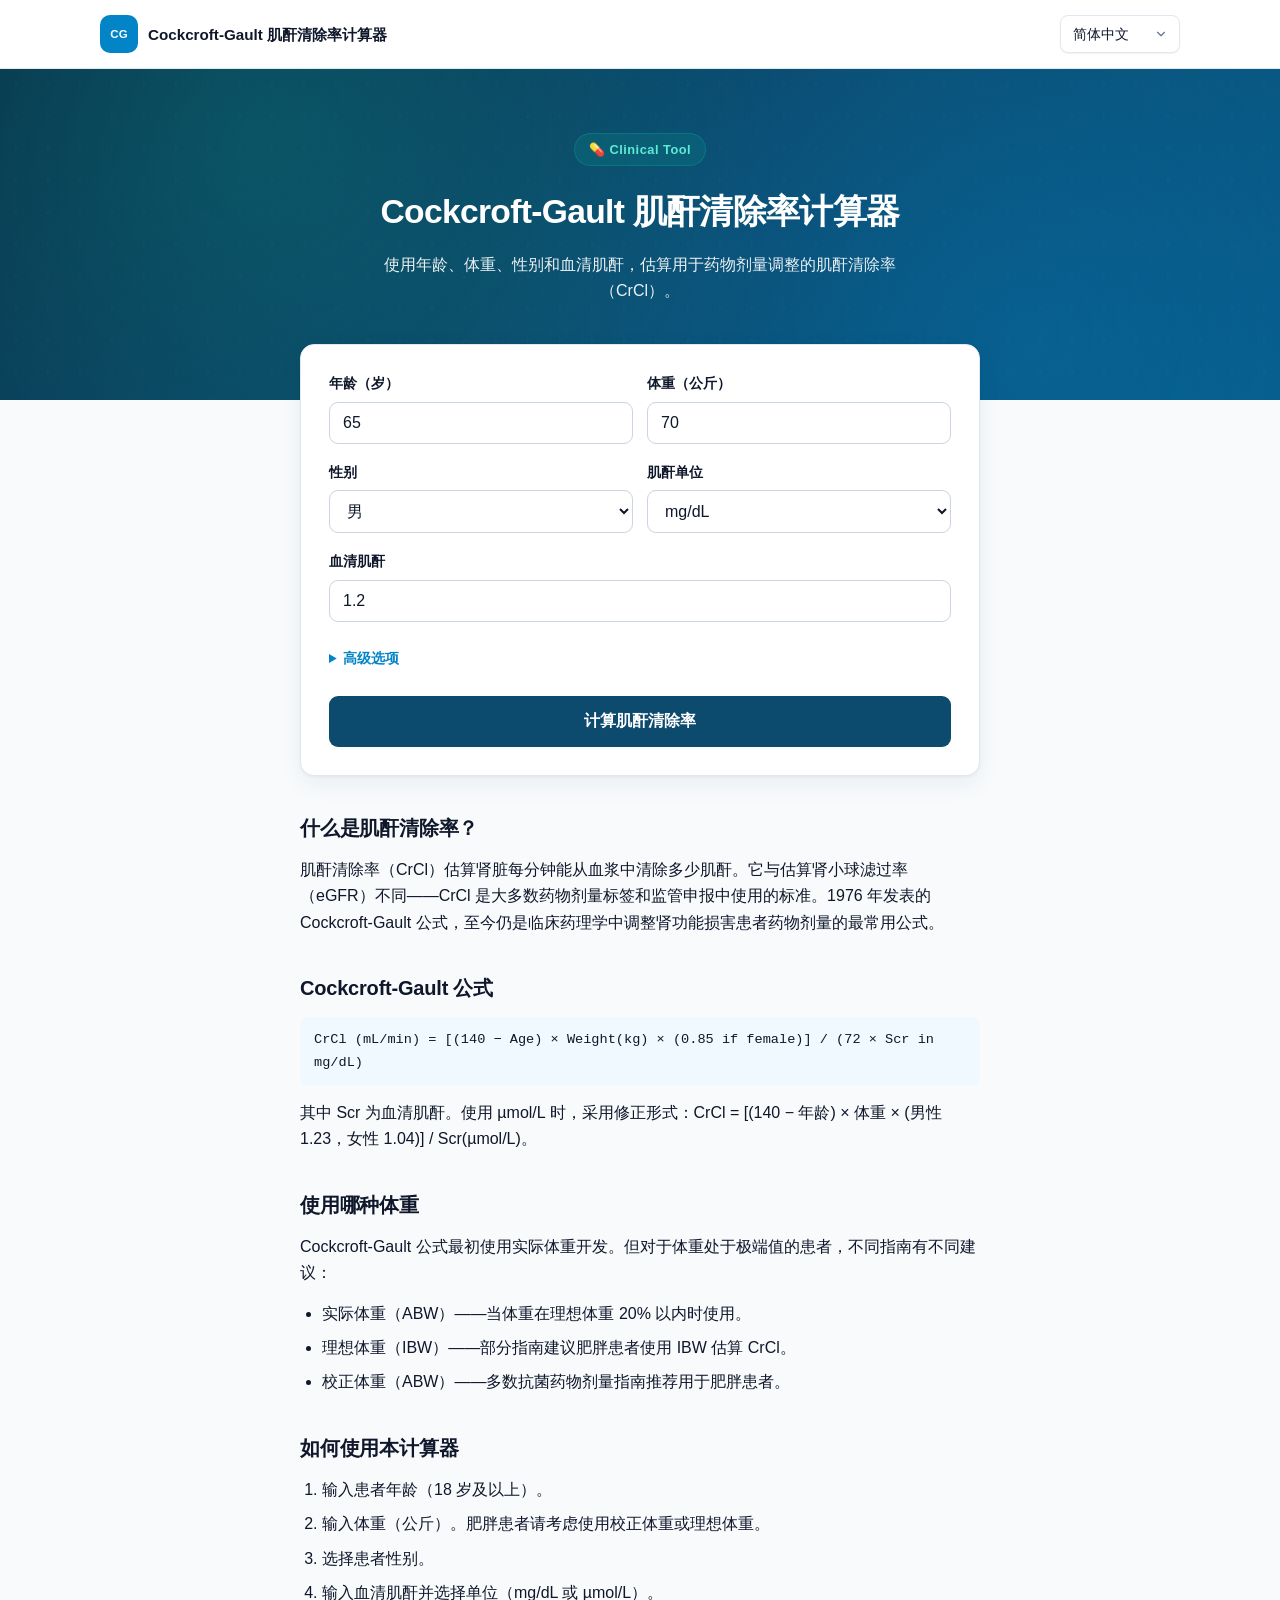
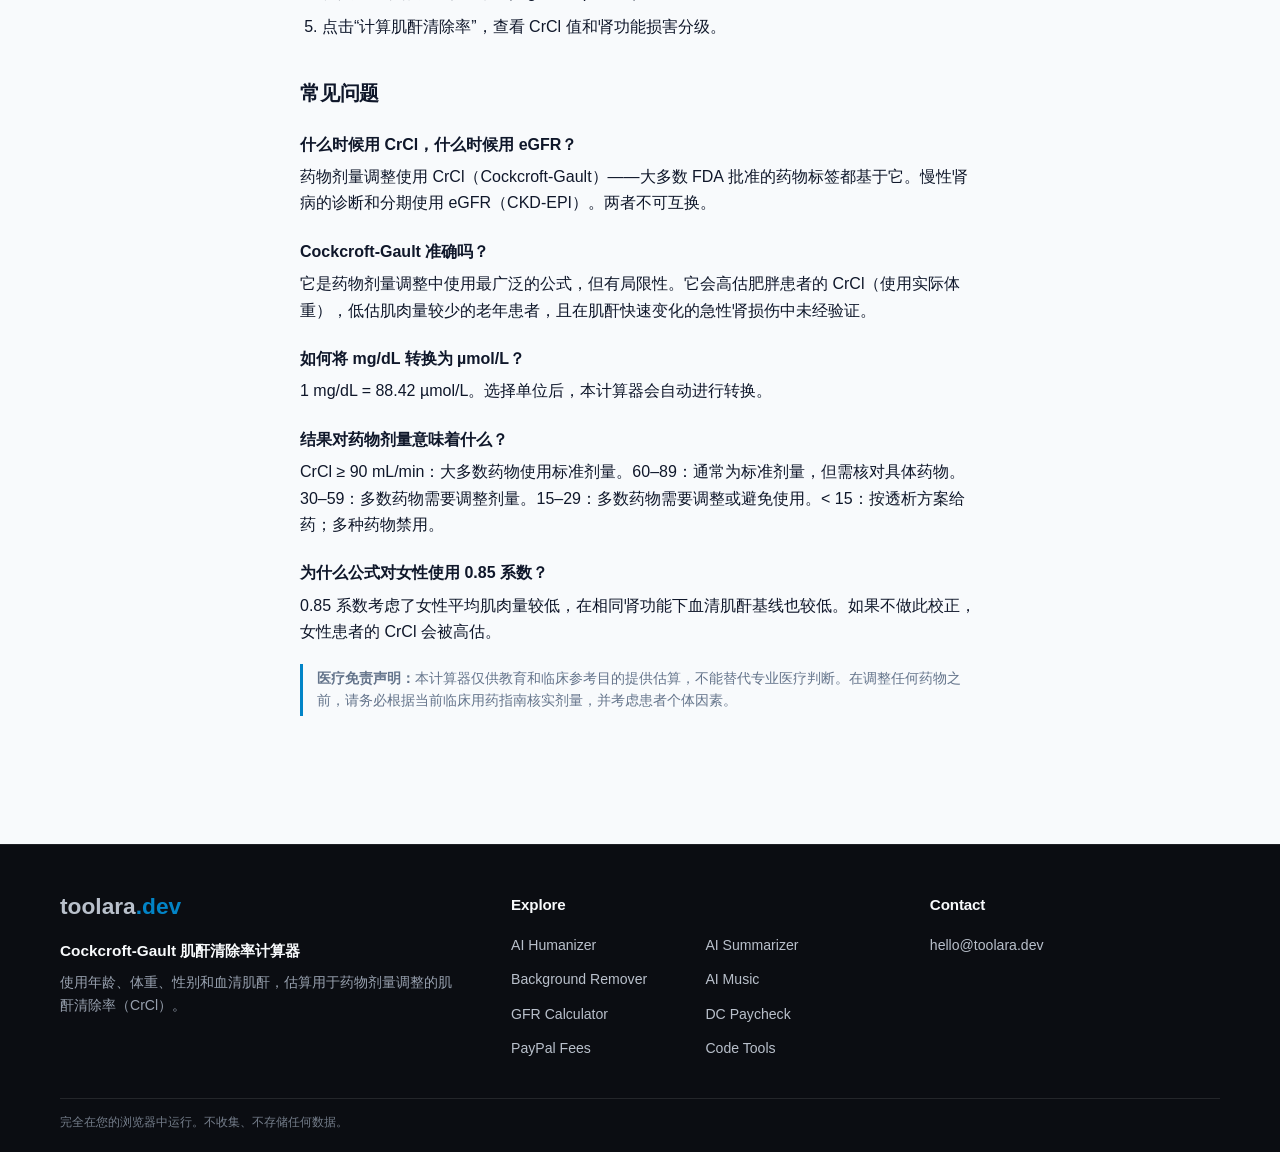
==== zh/index.html @ 1e3a2d1b "Use brand email in site contact links" ====
<!DOCTYPE html>
<html lang="zh-Hans">
<head>
<meta charset="UTF-8">
<meta name="viewport" content="width=device-width, initial-scale=1.0">
<title>Cockcroft-Gault Calculator — Creatinine Clearance (CrCl) for Drug Dosing</title>
<meta name="description" content="Free Cockcroft-Gault calculator. Estimate creatinine clearance (CrCl) for drug dosing, using age, weight, sex, and serum creatinine. Includes renal impairment staging.">
<meta name="keywords" content="cockcroft-gault calculator, creatinine clearance calculator, crcl calculator, renal function calculator, drug dosing renal impairment">
<meta name="robots" content="index, follow, max-snippet:-1, max-image-preview:large">
<meta name="theme-color" content="#0c4a6e">

<link rel="canonical" href="https://crcl.toolara.dev/zh/">
<link rel="alternate" hreflang="en" href="https://crcl.toolara.dev/">
<link rel="alternate" hreflang="zh-Hans" href="https://crcl.toolara.dev/zh/">
<link rel="alternate" hreflang="x-default" href="https://crcl.toolara.dev/">

<meta property="og:type" content="website">
<meta property="og:title" content="Cockcroft-Gault Calculator — Creatinine Clearance (CrCl)">
<meta property="og:description" content="Estimate creatinine clearance for drug dosing using the Cockcroft-Gault equation.">
<meta property="og:url" content="https://crcl.toolara.dev/zh/">
<meta property="og:image" content="https://crcl.toolara.dev/og-image.png">
<meta property="og:image:width" content="1200">
<meta property="og:image:height" content="630">
<meta property="og:image:alt" content="Cockcroft-Gault Calculator — Creatinine Clearance (CrCl)">
<meta name="twitter:card" content="summary_large_image">
<meta name="twitter:image" content="https://crcl.toolara.dev/og-image.png">
<meta property="og:locale" content="en_US">

<script type="application/ld+json">
{
  "@context": "https://schema.org",
  "@type": "WebApplication",
  "name": "Cockcroft-Gault Calculator",
  "url": "https://crcl.toolara.dev/zh/",
  "applicationCategory": "HealthApplication",
  "operatingSystem": "Any",
  "description": "Free Cockcroft-Gault calculator for creatinine clearance estimation in drug dosing.",
  "offers": { "@type": "Offer", "price": "0", "priceCurrency": "USD" }
}
</script>

<script>window.__FORCE_LANG__ = 'zh';</script>
<link rel="stylesheet" href="/css/style.css">
</head>
<body>
<header class="site-header"><div class="site-header-inner"><a class="site-brand" href="/" aria-label="cockcroft-gault-calculator"><span class="site-brand-mark" aria-hidden="true">CG</span><span class="site-brand-name" data-i18n="title"></span></a><nav class="site-nav" aria-label="Site navigation"><select id="langSelect" onchange="setLang(this.value)" aria-label="Language">
      <option value="en">English</option>
      <option value="zh">简体中文</option>
    </select></nav></div></header>


<header class="hero">

  <div class="hero-inner">
    <div class="hero-badge">💊 Clinical Tool</div>
    <h1 data-i18n="title">Cockcroft-Gault Calculator</h1>
    <p data-i18n="subtitle">Estimate creatinine clearance (CrCl) for drug dosing — using age, weight, sex, and serum creatinine.</p>
  </div>
</header>

<main class="wrap">
  <section class="card">
    <h2 class="visually-hidden" data-i18n="calcHeading">Calculator</h2>

    <div class="row">
      <div>
        <label for="age" data-i18n="ageLabel">Age (years)</label>
        <input type="number" id="age" min="18" max="120" placeholder="65" value="65" inputmode="numeric">
      </div>
      <div>
        <label for="weight" data-i18n="weightLabel">Body weight (kg)</label>
        <input type="number" id="weight" min="1" max="300" step="0.1" placeholder="70" value="70" inputmode="decimal">
      </div>
    </div>

    <div class="row">
      <div>
        <label for="sex" data-i18n="sexLabel">Sex</label>
        <select id="sex">
          <option value="male" data-i18n="male">Male</option>
          <option value="female" data-i18n="female">Female</option>
        </select>
      </div>
      <div>
        <label for="creatUnit" data-i18n="creatUnitLabel">Creatinine unit</label>
        <select id="creatUnit">
          <option value="mgdl" data-i18n="unitMgdl">mg/dL</option>
          <option value="umol" data-i18n="unitUmol">µmol/L</option>
        </select>
      </div>
    </div>

    <label for="creat" data-i18n="creatLabel">Serum creatinine</label>
    <input type="number" id="creat" min="0.1" step="0.01" placeholder="1.2" value="1.2" inputmode="decimal">

    <details class="advanced">
      <summary data-i18n="advancedLabel">Advanced options</summary>
      <label for="weightType" data-i18n="weightTypeLabel">Weight type</label>
      <select id="weightType">
        <option value="actual" data-i18n="weightActual">Actual body weight</option>
        <option value="ideal" data-i18n="weightIdeal">Ideal body weight (IBW)</option>
        <option value="adjusted" data-i18n="weightAdjusted">Adjusted body weight (ABW)</option>
      </select>
      <p class="hint" data-i18n="weightHint">For obese patients, some guidelines recommend using adjusted body weight (ABW) instead of actual body weight.</p>
    </details>

    <button class="calc" type="button" onclick="calculate()" data-i18n="calcBtn">Calculate creatinine clearance</button>

    <div id="result" role="region" aria-live="polite">
      <div class="result-label" data-i18n="resultLabel">Estimated creatinine clearance</div>
      <div class="crcl-value"><span id="crclNum">—</span><span class="crcl-unit"> mL/min</span></div>
      <div class="stage-note" id="stageNote"></div>

      <div class="breakdown">
        <div class="bd-row"><span data-i18n="bdFormula">Formula used</span><strong id="bdFormula">—</strong></div>
        <div class="bd-row"><span data-i18n="bdAge">Age</span><strong id="bdAge">—</strong></div>
        <div class="bd-row"><span data-i18n="bdWeight">Weight used</span><strong id="bdWeight">—</strong></div>
        <div class="bd-row"><span data-i18n="bdSex">Sex</span><strong id="bdSex">—</strong></div>
        <div class="bd-row"><span data-i18n="bdCreat">Serum creatinine</span><strong id="bdCreat">—</strong></div>
      </div>

      <div class="renal-stages">
        <h3 data-i18n="stagesTitle">Renal function staging (CrCl)</h3>
        <table>
          <thead>
            <tr><th data-i18n="thCrcl">CrCl (mL/min)</th><th data-i18n="thStage">Category</th><th data-i18n="thDose">Typical drug dosing note</th></tr>
          </thead>
          <tbody>
            <tr><td>≥ 90</td><td data-i18n="stageNormal">Normal</td><td data-i18n="doseNormal">Standard dosing</td></tr>
            <tr><td>60–89</td><td data-i18n="stageMild">Mild impairment</td><td data-i18n="doseMild">Usually standard dosing; check individual drugs</td></tr>
            <tr><td>30–59</td><td data-i18n="stageModerate">Moderate impairment</td><td data-i18n="doseModerate">Many drugs require dose adjustment</td></tr>
            <tr><td>15–29</td><td data-i18n="stageSevere">Severe impairment</td><td data-i18n="doseSevere">Most drugs require dose adjustment or avoidance</td></tr>
            <tr><td>&lt; 15</td><td data-i18n="stageFailure">Kidney failure</td><td data-i18n="doseFailure">Dose per dialysis protocol; many drugs contraindicated</td></tr>
          </tbody>
        </table>
      </div>

      <div class="share-row">
        <button class="share-btn" type="button" onclick="copyShareLink()" data-i18n="shareBtn">Copy shareable link</button>
        <span class="share-copied" id="shareCopied" data-i18n="shareCopied">Copied!</span>
      </div>

      <div class="result-disclaimer" data-i18n="resultDisclaimer">Estimate only. Cockcroft-Gault is not validated in acute kidney injury, unstable creatinine, pregnancy, or extremes of body weight. Always consult clinical dosing references and adjust for individual patient factors.</div>
    </div>
  </section>

  <section>
    <h2 data-i18n="whatIsTitle">What is creatinine clearance?</h2>
    <p data-i18n="whatIsText">Creatinine clearance (CrCl) estimates how much blood plasma the kidneys can clear of creatinine per minute. It is not the same as estimated GFR (eGFR) — CrCl is the standard used in most drug dosing labels and regulatory submissions. The Cockcroft-Gault equation, published in 1976, remains the most widely used formula in clinical pharmacology for adjusting drug doses in renal impairment.</p>
  </section>

  <section>
    <h2 data-i18n="formulaTitle">The Cockcroft-Gault formula</h2>
    <p class="formula">CrCl (mL/min) = [(140 − Age) × Weight(kg) × (0.85 if female)] / (72 × Scr in mg/dL)</p>
    <p data-i18n="formulaText">Where Scr is serum creatinine. For µmol/L, use the modified form: CrCl = [(140 − Age) × Weight × (1.23 if male, 1.04 if female)] / Scr(µmol/L).</p>
  </section>

  <section>
    <h2 data-i18n="weightTitle">Which weight to use</h2>
    <p data-i18n="weightText">The Cockcroft-Gault equation was originally developed using actual body weight. However, for patients at extremes of body weight, guidelines differ:</p>
    <ul>
      <li data-i18n="wtActual"><strong>Actual body weight (ABW)</strong> — use when body weight is within 20% of ideal.</li>
      <li data-i18n="wtIdeal"><strong>Ideal body weight (IBW)</strong> — some guidelines recommend IBW for CrCl estimation in obese patients.</li>
      <li data-i18n="wtAdjusted"><strong>Adjusted body weight (ABW)</strong> — recommended by many antimicrobial dosing guidelines for obese patients.</li>
    </ul>
  </section>

  <section>
    <h2 data-i18n="howToTitle">How to use this calculator</h2>
    <ol>
      <li data-i18n="howTo1">Enter patient age in years (18 or older).</li>
      <li data-i18n="howTo2">Enter body weight in kilograms. For obese patients, consider adjusted or ideal body weight.</li>
      <li data-i18n="howTo3">Select patient sex.</li>
      <li data-i18n="howTo4">Enter serum creatinine and select the unit (mg/dL or µmol/L).</li>
      <li data-i18n="howTo5">Click "Calculate creatinine clearance" to see the CrCl value and renal impairment category.</li>
    </ol>
  </section>

  <section>
    <h2 data-i18n="faqTitle">Frequently asked questions</h2>
    <h3 data-i18n="faq1q">When should I use CrCl vs eGFR?</h3>
    <p data-i18n="faq1a">Use CrCl (Cockcroft-Gault) for drug dosing — most FDA-approved drug labels are based on it. Use eGFR (CKD-EPI) for diagnosing and staging chronic kidney disease. They are not interchangeable.</p>

    <h3 data-i18n="faq2q">Is Cockcroft-Gault accurate?</h3>
    <p data-i18n="faq2a">It is the most widely used formula in drug dosing, but it has limitations. It overestimates CrCl in obese patients (uses actual weight), underestimates in elderly patients with low muscle mass, and is not validated in acute kidney injury where creatinine is changing rapidly.</p>

    <h3 data-i18n="faq3q">How do I convert mg/dL to µmol/L?</h3>
    <p data-i18n="faq3a">1 mg/dL = 88.42 µmol/L. This calculator handles the conversion automatically when you select the unit.</p>

    <h3 data-i18n="faq4q">What does the result mean for drug dosing?</h3>
    <p data-i18n="faq4a">CrCl ≥ 90 mL/min: standard dosing for most drugs. 60–89: usually standard, but check individual drugs. 30–59: many drugs need dose adjustment. 15–29: most drugs need adjustment or should be avoided. &lt; 15: dose per dialysis protocols; many drugs are contraindicated.</p>

    <h3 data-i18n="faq5q">Why does the equation use 0.85 for females?</h3>
    <p data-i18n="faq5a">The 0.85 factor accounts for the lower average muscle mass in women, which produces lower baseline serum creatinine at the same kidney function. Without this adjustment, CrCl would be overestimated in female patients.</p>

    <div class="disclaimer" data-i18n="disclaimer"><strong>Medical disclaimer:</strong> This calculator provides estimates for educational and clinical reference purposes only. It is not a substitute for professional medical judgment. Always verify drug dosing against current clinical references and consider individual patient factors before adjusting any medication.</div>
  </section>
</main>

<footer class="footer site-footer">
<div class="site-footer-inner">
<div class="site-footer-grid">
<section class="site-footer-column">
<a class="site-footer-wordmark" href="https://toolara.dev/" aria-label="toolara.dev">toolara<span class="tld">.dev</span></a>
<p class="site-footer-site-name" data-i18n="title">Cockcroft-Gault Calculator</p>
<p class="site-footer-description" data-i18n="subtitle">Estimate creatinine clearance (CrCl) for drug dosing — using age, weight, sex, and serum creatinine.</p>
</section>
<section class="site-footer-column"><h2 class="site-footer-heading">Explore</h2><nav class="site-footer-links" aria-label="Explore sites"><a href="https://humanize.toolara.dev/">AI Humanizer</a>
<a href="https://summarize.toolara.dev/">AI Summarizer</a>
<a href="https://background.toolara.dev/">Background Remover</a>
<a href="https://music.toolara.dev/">AI Music</a>
<a href="https://gfr.toolara.dev/">GFR Calculator</a>
<a href="https://dc-pay.toolara.dev/">DC Paycheck</a>
<a href="https://paypal.toolara.dev/">PayPal Fees</a>
<a href="https://devtools.toolara.dev/">Code Tools</a></nav></section>
<section class="site-footer-column"><h2 class="site-footer-heading">Contact</h2><p class="site-footer-contact"><a href="mailto:hello@toolara.dev">hello@toolara.dev</a></p></section>
</div>
<div class="site-footer-bottom"><p class="site-footer-privacy" data-i18n="footer">Runs entirely in your browser. No data is collected or stored.</p></div>
</div>
</footer>

<script src="/js/i18n.js"></script>
<script src="/js/calculator.js"></script>
</body>
</html>
---- css/style.css ----
:root {
  --bg: #f8fafc; --card: #ffffff; --text: #0f172a; --muted: #64748b;
  --accent: #0284c7; --accent-dark: #0369a1; --navy: #0c4a6e; --teal: #0d9488;
  --border: #e2e8f0; --radius: 14px;
  --shadow: 0 1px 3px rgba(15,23,42,0.05), 0 8px 24px rgba(12,74,110,0.06);
}
* { box-sizing: border-box; }
html { scroll-behavior: smooth; }
body { margin: 0; font-family: -apple-system, BlinkMacSystemFont, "Segoe UI", "PingFang SC", "Hiragino Sans GB", "Microsoft YaHei", "Noto Sans CJK SC", Roboto, sans-serif; background: var(--bg); color: var(--text); line-height: 1.65; -webkit-font-smoothing: antialiased; }
.visually-hidden { position: absolute; width: 1px; height: 1px; padding: 0; margin: -1px; overflow: hidden; clip: rect(0,0,0,0); white-space: nowrap; border: 0; }

/* ---------- Hero ---------- */
.hero {
  position: relative;
  overflow: hidden;
  color: #fff;
  padding: 64px 20px 96px;
  background:
    radial-gradient(circle at 20% 20%, rgba(13,148,136,0.30) 0%, transparent 50%),
    radial-gradient(circle at 80% 80%, rgba(2,132,199,0.28) 0%, transparent 55%),
    linear-gradient(135deg, #082f49 0%, #0c4a6e 55%, #075985 100%);
}
.hero::before {
  content: "";
  position: absolute; inset: 0;
  background-image:
    radial-gradient(rgba(255,255,255,0.06) 1px, transparent 1px);
  background-size: 32px 32px;
  opacity: 0.6;
  pointer-events: none;
}
.hero-inner { max-width: 720px; margin: 0 auto; position: relative; z-index: 2; text-align: center; }
.hero-badge {
  display: inline-block;
  background: rgba(13,148,136,0.20);
  border: 1px solid rgba(13,148,136,0.45);
  color: #5eead4;
  padding: 5px 14px;
  border-radius: 999px;
  font-size: 0.8rem;
  font-weight: 600;
  letter-spacing: 0.04em;
  margin-bottom: 18px;
}
.hero h1 { font-size: 2.1rem; margin: 0 0 12px; font-weight: 800; letter-spacing: -0.02em; }
.hero p { margin: 0 auto; opacity: 0.92; font-size: 1rem; max-width: 560px; }

/* ---------- Lang switcher ---------- */
.lang-switch { position: absolute; top: 16px; right: 16px; z-index: 3; }
.lang-switch select {
  appearance: none; -webkit-appearance: none;
  background-color: rgba(255,255,255,0.14);
  background-image: url("data:image/svg+xml;charset=UTF-8,%3csvg xmlns='http://www.w3.org/2000/svg' viewBox='0 0 24 24' fill='none' stroke='white' stroke-width='2' stroke-linecap='round' stroke-linejoin='round'%3e%3cpolyline points='6 9 12 15 18 9'%3e%3c/polyline%3e%3c/svg%3e");
  background-repeat: no-repeat; background-position: right 10px center; background-size: 14px;
  border: 1px solid rgba(255,255,255,0.3);
  color: #fff; padding: 7px 32px 7px 12px; border-radius: 8px;
  font-size: 0.85rem; font-family: inherit; cursor: pointer;
}
.lang-switch select:hover { background-color: rgba(255,255,255,0.26); }
.lang-switch select option { color: #0f172a; background: #fff; }

/* ---------- Layout ---------- */
.wrap { max-width: 720px; margin: -56px auto 0; padding: 0 20px 64px; position: relative; z-index: 2; }
.card { background: var(--card); border: 1px solid var(--border); border-radius: var(--radius); padding: 28px; margin-bottom: 22px; box-shadow: var(--shadow); }

label { display: block; font-weight: 600; font-size: 0.85rem; margin-bottom: 6px; }
input, select { width: 100%; padding: 11px 13px; border: 1px solid #cbd5e1; border-radius: 9px; font-size: 1rem; margin-bottom: 18px; background: #fff; color: var(--text); transition: border-color 0.15s, box-shadow 0.15s; font-family: inherit; }
input:focus, select:focus { outline: none; border-color: var(--accent); box-shadow: 0 0 0 3px rgba(2,132,199,0.15); }
.row { display: flex; gap: 14px; }
.row > div { flex: 1; }
button.calc { width: 100%; padding: 15px; background: var(--navy); color: #fff; border: none; border-radius: 9px; font-size: 1rem; font-weight: 600; cursor: pointer; transition: background 0.15s, transform 0.1s; font-family: inherit; }
button.calc:hover { background: #082f49; }
button.calc:active { transform: scale(0.99); }

/* ---------- Advanced ---------- */
.advanced { margin-bottom: 18px; }
.advanced summary { cursor: pointer; font-size: 0.85rem; font-weight: 600; color: var(--accent); padding: 8px 0; user-select: none; }
.advanced summary:hover { color: var(--accent-dark); }
.advanced[open] summary { margin-bottom: 8px; }
.hint { font-size: 0.8rem; color: var(--muted); margin: -12px 0 16px; }

/* ---------- Result ---------- */
#result { margin-top: 24px; padding: 24px; border-radius: 14px; background: linear-gradient(135deg, #f0f9ff 0%, #f8fafc 100%); border: 2px solid var(--accent); display: none; animation: fadeIn 0.35s ease; }
#result.show { display: block; }
@keyframes fadeIn { from { opacity: 0; transform: translateY(8px); } to { opacity: 1; transform: none; } }
.result-label { font-size: 0.78rem; text-transform: uppercase; letter-spacing: 0.07em; font-weight: 700; color: var(--accent-dark); margin-bottom: 4px; }
.crcl-value { font-size: 3rem; font-weight: 800; color: var(--navy); line-height: 1; letter-spacing: -0.02em; display: flex; align-items: baseline; gap: 4px; }
.crcl-unit { font-size: 1rem; font-weight: 500; color: var(--muted); }
.stage-note { font-size: 0.95rem; color: var(--accent-dark); margin-top: 10px; font-weight: 600; }
.breakdown { margin-top: 20px; padding-top: 16px; border-top: 1px solid rgba(2,132,199,0.18); }
.bd-row { display: flex; justify-content: space-between; padding: 7px 0; font-size: 0.9rem; color: #0f172a; }
.bd-row strong { color: var(--navy); font-weight: 600; }

/* ---------- Renal stages table ---------- */
.renal-stages { margin-top: 22px; }
.renal-stages h3 { font-size: 1rem; margin: 0 0 10px; color: var(--navy); }
.renal-stages table { width: 100%; border-collapse: collapse; font-size: 0.82rem; margin: 0; }
.renal-stages th, .renal-stages td { text-align: left; padding: 8px 10px; border-bottom: 1px solid var(--border); }
.renal-stages th { background: #f0f9ff; font-weight: 600; font-size: 0.72rem; text-transform: uppercase; letter-spacing: 0.04em; color: var(--accent-dark); }
.renal-stages tr:last-child td { border-bottom: none; }
.renal-stages tr.active-row { background: #ecfeff; }
.renal-stages tr.active-row td { font-weight: 600; color: var(--navy); }

/* ---------- Share ---------- */
.share-row { margin-top: 18px; display: flex; align-items: center; gap: 12px; }
.share-btn { padding: 9px 16px; background: #fff; border: 1px solid var(--accent); color: var(--accent-dark); border-radius: 8px; font-size: 0.85rem; font-weight: 600; cursor: pointer; font-family: inherit; transition: background 0.15s; }
.share-btn:hover { background: #f0f9ff; }
.share-copied { font-size: 0.85rem; color: #059669; font-weight: 600; opacity: 0; transition: opacity 0.25s; }
.share-copied.show { opacity: 1; }

.result-disclaimer { margin-top: 16px; padding-top: 12px; border-top: 1px solid rgba(2,132,199,0.15); font-size: 0.78rem; color: var(--muted); }

/* ---------- Content ---------- */
h2 { font-size: 1.25rem; margin: 36px 0 12px; letter-spacing: -0.01em; }
h3 { font-size: 1rem; margin: 22px 0 6px; }
p { margin: 0 0 14px; }
ul, ol { margin: 0 0 16px; padding-left: 22px; }
li { margin-bottom: 8px; line-height: 1.65; }
table { width: 100%; border-collapse: collapse; font-size: 0.9rem; margin: 14px 0; }
th, td { text-align: left; padding: 10px 12px; border-bottom: 1px solid var(--border); }
th { background: #f0f9ff; font-weight: 600; font-size: 0.8rem; text-transform: uppercase; letter-spacing: 0.04em; color: var(--accent-dark); }
tr:last-child td { border-bottom: none; }
.formula { font-family: ui-monospace, SFMono-Regular, Menlo, monospace; font-size: 0.85rem; background: #f0f9ff; padding: 12px 14px; border-radius: 8px; overflow-x: auto; }
.disclaimer { font-size: 0.85rem; color: var(--muted); border-left: 3px solid var(--accent); padding: 4px 0 4px 14px; margin-top: 18px; }
.footer { text-align: center; font-size: 0.8rem; color: var(--muted); padding: 24px 20px 48px; }

@media (max-width: 560px) {
  .hero { padding: 48px 16px 80px; }
  .hero h1 { font-size: 1.5rem; }
  .lang-switch { position: static; display: flex; justify-content: center; margin-bottom: 16px; }
  .wrap { padding: 0 14px 48px; }
  .card { padding: 20px; }
  .row { flex-direction: column; gap: 0; }
  .crcl-value { font-size: 2.3rem; }
  .renal-stages table { font-size: 0.76rem; }
  .renal-stages th, .renal-stages td { padding: 6px 8px; }
}
/* Toolara site navigation */
.site-header { position: relative; z-index: 10; background: rgba(255,255,255,0.96); border-bottom: 1px solid var(--border, #e2e8f0); }
.site-header-inner { max-width: 1120px; min-height: 68px; margin: 0 auto; padding: 10px 20px; display: flex; align-items: center; justify-content: space-between; gap: 20px; }
.site-brand { min-width: 0; display: flex; align-items: center; gap: 10px; color: var(--text, #0f1c2e); text-decoration: none; font-weight: 700; }
.site-brand-mark { width: 38px; height: 38px; flex: 0 0 38px; display: grid; place-items: center; border-radius: 10px; background: var(--accent, #2563eb); color: #fff; font-size: 0.72rem; font-weight: 800; }
.site-brand-name { font-size: 0.95rem; line-height: 1.25; }
.site-nav { display: flex; align-items: center; gap: 10px; }
.site-nav-link { padding: 8px 12px; border: 1px solid var(--border, #e2e8f0); border-radius: 8px; background: #fff; color: var(--accent-dark, var(--accent, #1d4ed8)); text-decoration: none; white-space: nowrap; font-size: 0.875rem; font-weight: 650; transition: background 0.15s, border-color 0.15s; }
.site-nav-link:hover { background: var(--bg, #f8fafc); border-color: var(--accent, #2563eb); }
.site-nav select { appearance: none; -webkit-appearance: none; width: auto; min-width: 120px; height: 38px; margin: 0; padding: 8px 34px 8px 12px; border: 1px solid var(--border, #e2e8f0); border-radius: 8px; background-color: #fff; background-image: url("data:image/svg+xml;charset=UTF-8,%3csvg xmlns='http://www.w3.org/2000/svg' viewBox='0 0 24 24' fill='none' stroke='%2364748b' stroke-width='2' stroke-linecap='round' stroke-linejoin='round'%3e%3cpolyline points='6 9 12 15 18 9'%3e%3c/polyline%3e%3c/svg%3e"); background-repeat: no-repeat; background-position: right 11px center; background-size: 14px; color: var(--text, #0f1c2e); font-family: inherit; font-size: 0.875rem; line-height: 1.2; cursor: pointer; box-shadow: 0 1px 2px rgba(15, 28, 46, 0.06); transition: border-color 0.15s, box-shadow 0.15s; }
.site-nav select:hover { border-color: var(--accent, #2563eb); }
.site-nav select:focus-visible { outline: 2px solid var(--accent, #2563eb); outline-offset: 2px; }
.site-nav select option { color: #0f1c2e; background: #fff; }
@media (max-width: 560px) {
  .site-header-inner { min-height: 0; padding: 10px 14px; flex-wrap: wrap; gap: 10px; }
  .site-brand { flex: 1 1 100%; }
  .site-nav { width: 100%; justify-content: space-between; gap: 8px; }
  .site-nav select { min-width: 118px; }
}

.site-footer { margin-top: 64px !important; padding: 48px 24px 22px !important; background: #0b0d12 !important; border-top: 1px solid rgba(255,255,255,0.08) !important; color: #a6adbb !important; text-align: left !important; font-size: 0.88rem !important; line-height: 1.6; }
.site-footer-inner { max-width: 1160px; margin: 0 auto; }
.site-footer-grid { display: grid; grid-template-columns: minmax(0,1.25fr) minmax(280px,1.15fr) minmax(220px,0.9fr); gap: 48px; }
.site-footer-column { min-width: 0; }
.site-footer-wordmark { display: inline-flex; align-items: baseline; color: #f8fafc !important; font-size: 1.42rem; font-weight: 850; line-height: 1.15; text-decoration: none; }
.site-footer-wordmark .tld { color: var(--accent, #3b82f6); }
.site-footer-site-name { margin: 18px 0 0 !important; color: #f8fafc; font-size: 0.96rem; font-weight: 700; }
.site-footer-heading { margin: 0 0 16px !important; color: #f8fafc; font-size: 0.95rem; font-weight: 650; }
.site-footer-description { max-width: 420px; margin: 8px 0 0 !important; color: #98a1af; }
.site-footer-links { display: grid; grid-template-columns: repeat(2,minmax(0,1fr)); gap: 12px 18px; }
.site-footer-contact { margin: 0 !important; color: #b9c0cb; overflow-wrap: anywhere; }
.site-footer a { color: #b9c0cb !important; text-decoration: none; }
.site-footer a:hover { color: #fff !important; text-decoration: underline; }
.site-footer-bottom { margin-top: 38px; padding-top: 14px; border-top: 1px solid rgba(255,255,255,0.1); color: #747d8a; font-size: 0.73rem; line-height: 1.5; }
.site-footer-bottom p { margin: 0; }
@media (max-width: 960px) { .site-footer-grid { grid-template-columns: repeat(2,minmax(0,1fr)); gap: 34px; } .site-footer-column:first-child { grid-column: 1 / -1; } }
@media (max-width: 760px) { .site-footer { padding: 36px 20px 20px !important; } .site-footer-grid { grid-template-columns: 1fr; gap: 28px; } .site-footer-column:first-child { grid-column: auto; } .site-footer-links { gap: 10px 14px; } .site-footer-bottom { margin-top: 28px; } }
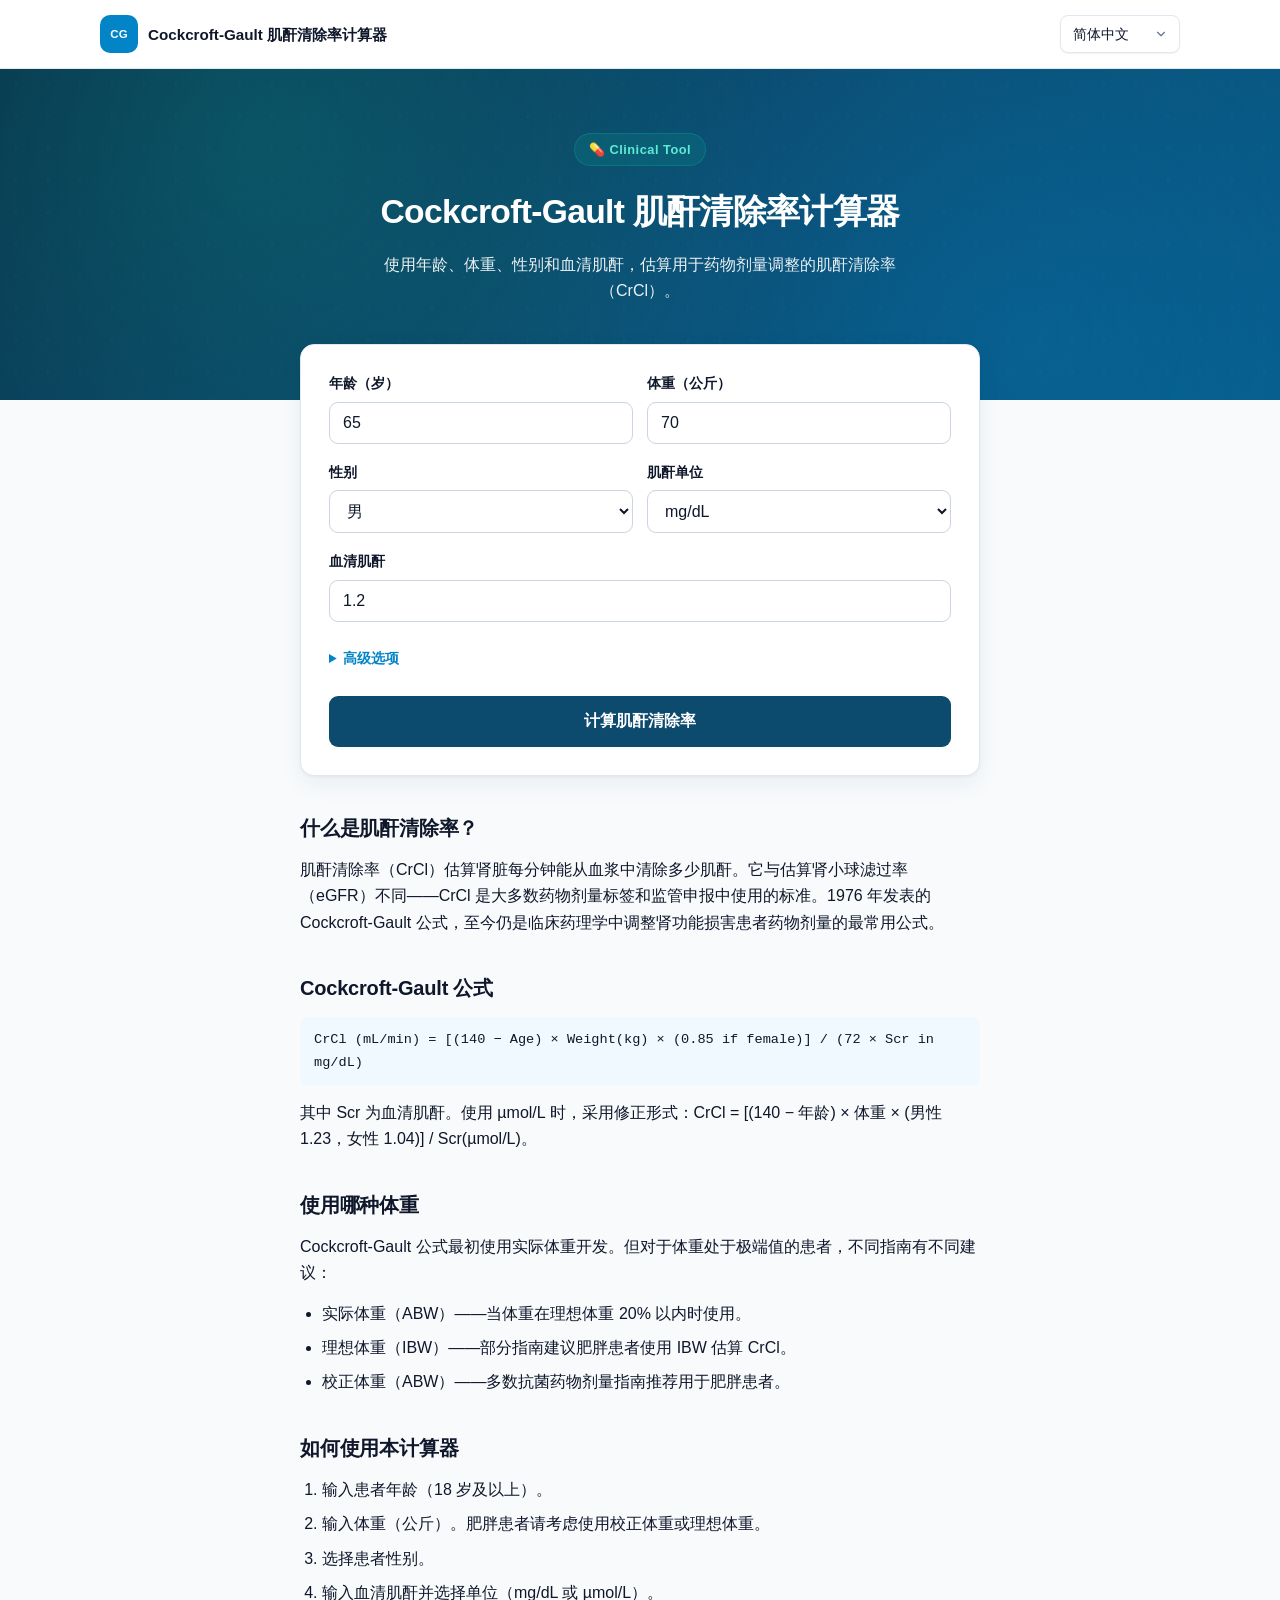
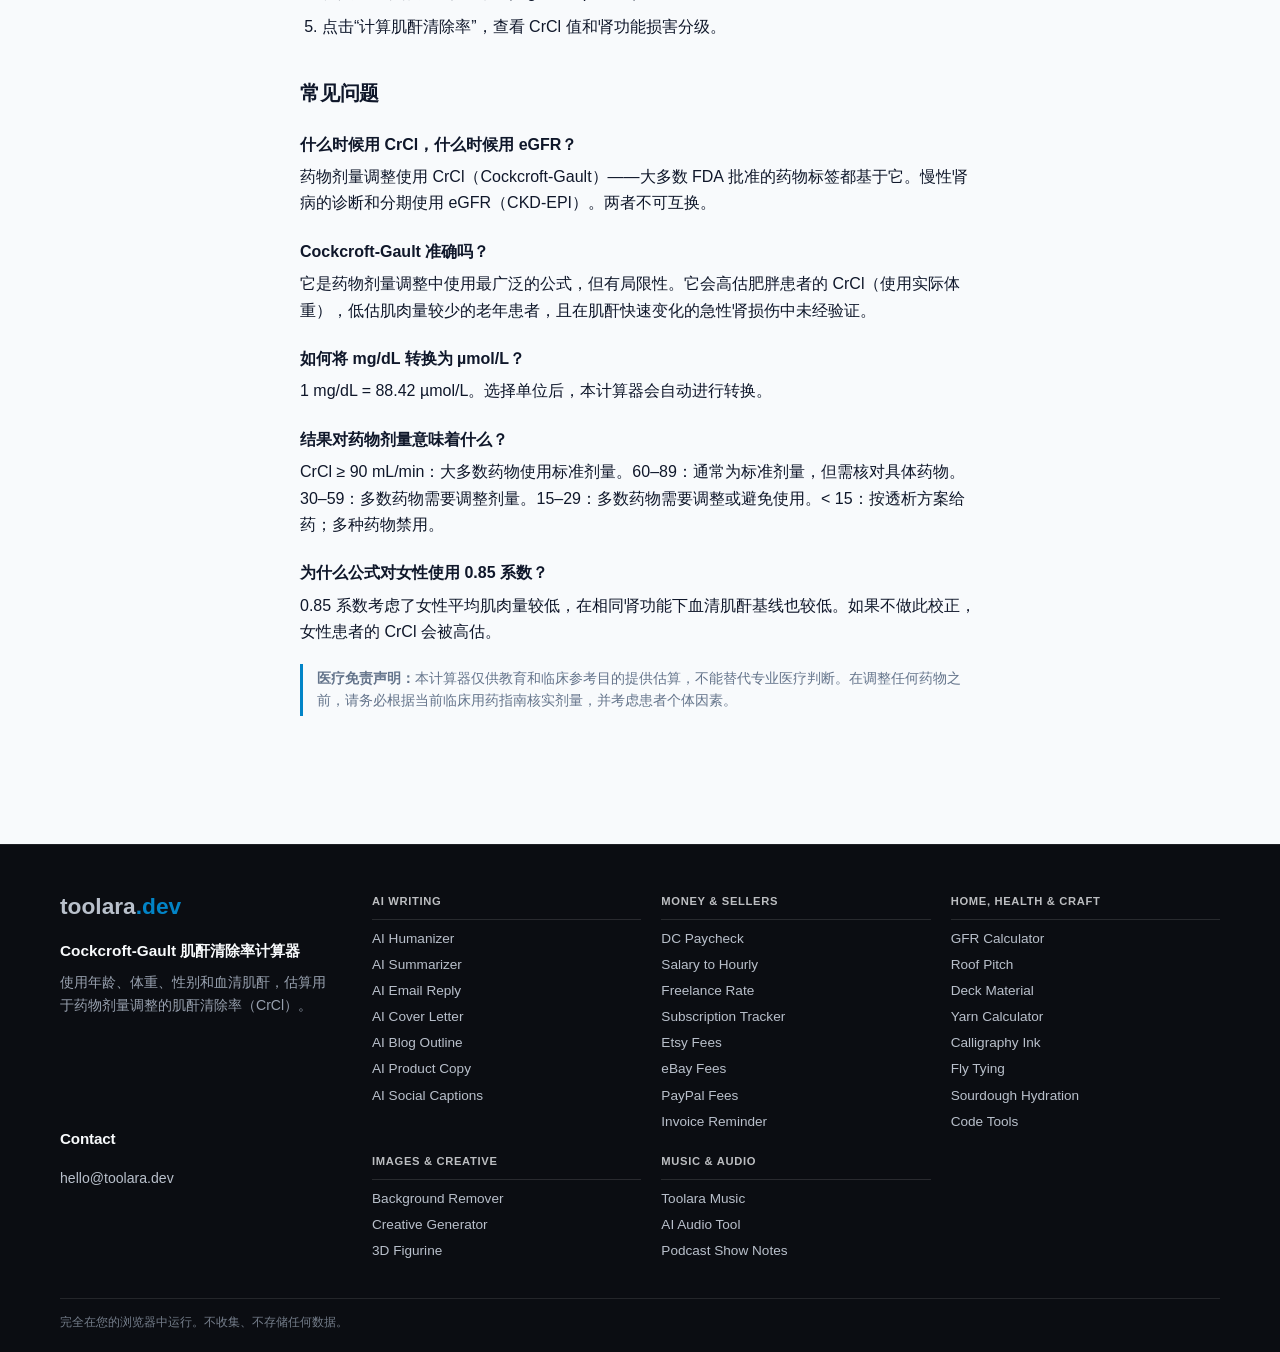
==== commit 72235321: "Regroup footer navigation across sibling tools" ====
--- a/zh/index.html
+++ b/zh/index.html
@@ -41,6 +41,18 @@
 
 <script>window.__FORCE_LANG__ = 'zh';</script>
 <link rel="stylesheet" href="/css/style.css">
+<style id="footer-groups-css">
+.site-footer-grid{grid-template-columns:minmax(0,0.85fr) minmax(0,2.65fr)!important;gap:40px!important}
+.site-footer-column:nth-child(2){grid-row:1/span 2!important}
+.site-footer-column:nth-child(3){grid-column:1!important;grid-row:2!important}
+.site-footer-explore{display:grid;grid-template-columns:repeat(3,minmax(0,1fr));gap:22px 20px;align-content:start}
+.site-footer-group{min-width:0}
+.site-footer-group-title{margin:0 0 9px;padding-bottom:8px;border-bottom:1px solid rgba(255,255,255,0.16);color:#f8fafc;font-size:0.7rem;font-weight:700;letter-spacing:0.06em;text-transform:uppercase;opacity:.75}
+.site-footer-group .site-footer-links{display:grid!important;grid-template-columns:minmax(0,1fr)!important;gap:7px;font-size:0.85rem;line-height:1.4}
+@media(max-width:960px){.site-footer-grid{grid-template-columns:1fr!important;gap:30px!important}
+.site-footer-column:nth-child(2){grid-row:auto!important}.site-footer-column:nth-child(3){grid-column:auto!important;grid-row:auto!important}
+.site-footer-explore{grid-template-columns:repeat(2,minmax(0,1fr))}}
+</style>
 </head>
 <body>
 <header class="site-header"><div class="site-header-inner"><a class="site-brand" href="/" aria-label="cockcroft-gault-calculator"><span class="site-brand-mark" aria-hidden="true">CG</span><span class="site-brand-name" data-i18n="title"></span></a><nav class="site-nav" aria-label="Site navigation"><select id="langSelect" onchange="setLang(this.value)" aria-label="Language">
@@ -205,14 +217,7 @@
 <p class="site-footer-site-name" data-i18n="title">Cockcroft-Gault Calculator</p>
 <p class="site-footer-description" data-i18n="subtitle">Estimate creatinine clearance (CrCl) for drug dosing — using age, weight, sex, and serum creatinine.</p>
 </section>
-<section class="site-footer-column"><h2 class="site-footer-heading">Explore</h2><nav class="site-footer-links" aria-label="Explore sites"><a href="https://humanize.toolara.dev/">AI Humanizer</a>
-<a href="https://summarize.toolara.dev/">AI Summarizer</a>
-<a href="https://background.toolara.dev/">Background Remover</a>
-<a href="https://music.toolara.dev/">AI Music</a>
-<a href="https://gfr.toolara.dev/">GFR Calculator</a>
-<a href="https://dc-pay.toolara.dev/">DC Paycheck</a>
-<a href="https://paypal.toolara.dev/">PayPal Fees</a>
-<a href="https://devtools.toolara.dev/">Code Tools</a></nav></section>
+<section class="site-footer-column"><div class="site-footer-explore"><div class="site-footer-group"><h2 class="site-footer-group-title">AI writing</h2><nav class="site-footer-links" aria-label="AI writing sites"><a href="https://humanize.toolara.dev/">AI Humanizer</a><a href="https://summarize.toolara.dev/">AI Summarizer</a><a href="https://emailreply.toolara.dev/">AI Email Reply</a><a href="https://coverletter.toolara.dev/">AI Cover Letter</a><a href="https://blogoutline.toolara.dev/">AI Blog Outline</a><a href="https://productcopy.toolara.dev/">AI Product Copy</a><a href="https://captions.toolara.dev/">AI Social Captions</a></nav></div><div class="site-footer-group"><h2 class="site-footer-group-title">Money &amp; sellers</h2><nav class="site-footer-links" aria-label="Money &amp; sellers sites"><a href="https://dc-pay.toolara.dev/">DC Paycheck</a><a href="https://salary.toolara.dev/">Salary to Hourly</a><a href="https://freelance.toolara.dev/">Freelance Rate</a><a href="https://subscriptions.toolara.dev/">Subscription Tracker</a><a href="https://etsy.toolara.dev/">Etsy Fees</a><a href="https://ebay.toolara.dev/">eBay Fees</a><a href="https://paypal.toolara.dev/">PayPal Fees</a><a href="https://invoices.toolara.dev/">Invoice Reminder</a></nav></div><div class="site-footer-group"><h2 class="site-footer-group-title">Home, health &amp; craft</h2><nav class="site-footer-links" aria-label="Home, health &amp; craft sites"><a href="https://gfr.toolara.dev/">GFR Calculator</a><a href="https://roof.toolara.dev/">Roof Pitch</a><a href="https://deck.toolara.dev/">Deck Material</a><a href="https://yarn.toolara.dev/">Yarn Calculator</a><a href="https://calligraphy.toolara.dev/">Calligraphy Ink</a><a href="https://flytying.toolara.dev/">Fly Tying</a><a href="https://sourdough.toolara.dev/">Sourdough Hydration</a><a href="https://devtools.toolara.dev/">Code Tools</a></nav></div><div class="site-footer-group"><h2 class="site-footer-group-title">Images &amp; creative</h2><nav class="site-footer-links" aria-label="Images &amp; creative sites"><a href="https://background.toolara.dev/">Background Remover</a><a href="https://creative.toolara.dev/">Creative Generator</a><a href="https://figurine.toolara.dev/">3D Figurine</a></nav></div><div class="site-footer-group"><h2 class="site-footer-group-title">Music &amp; audio</h2><nav class="site-footer-links" aria-label="Music &amp; audio sites"><a href="https://music.toolara.dev/">Toolara Music</a><a href="https://audio.toolara.dev/">AI Audio Tool</a><a href="https://podcast.toolara.dev/">Podcast Show Notes</a></nav></div></div></section>
 <section class="site-footer-column"><h2 class="site-footer-heading">Contact</h2><p class="site-footer-contact"><a href="mailto:hello@toolara.dev">hello@toolara.dev</a></p></section>
 </div>
 <div class="site-footer-bottom"><p class="site-footer-privacy" data-i18n="footer">Runs entirely in your browser. No data is collected or stored.</p></div>
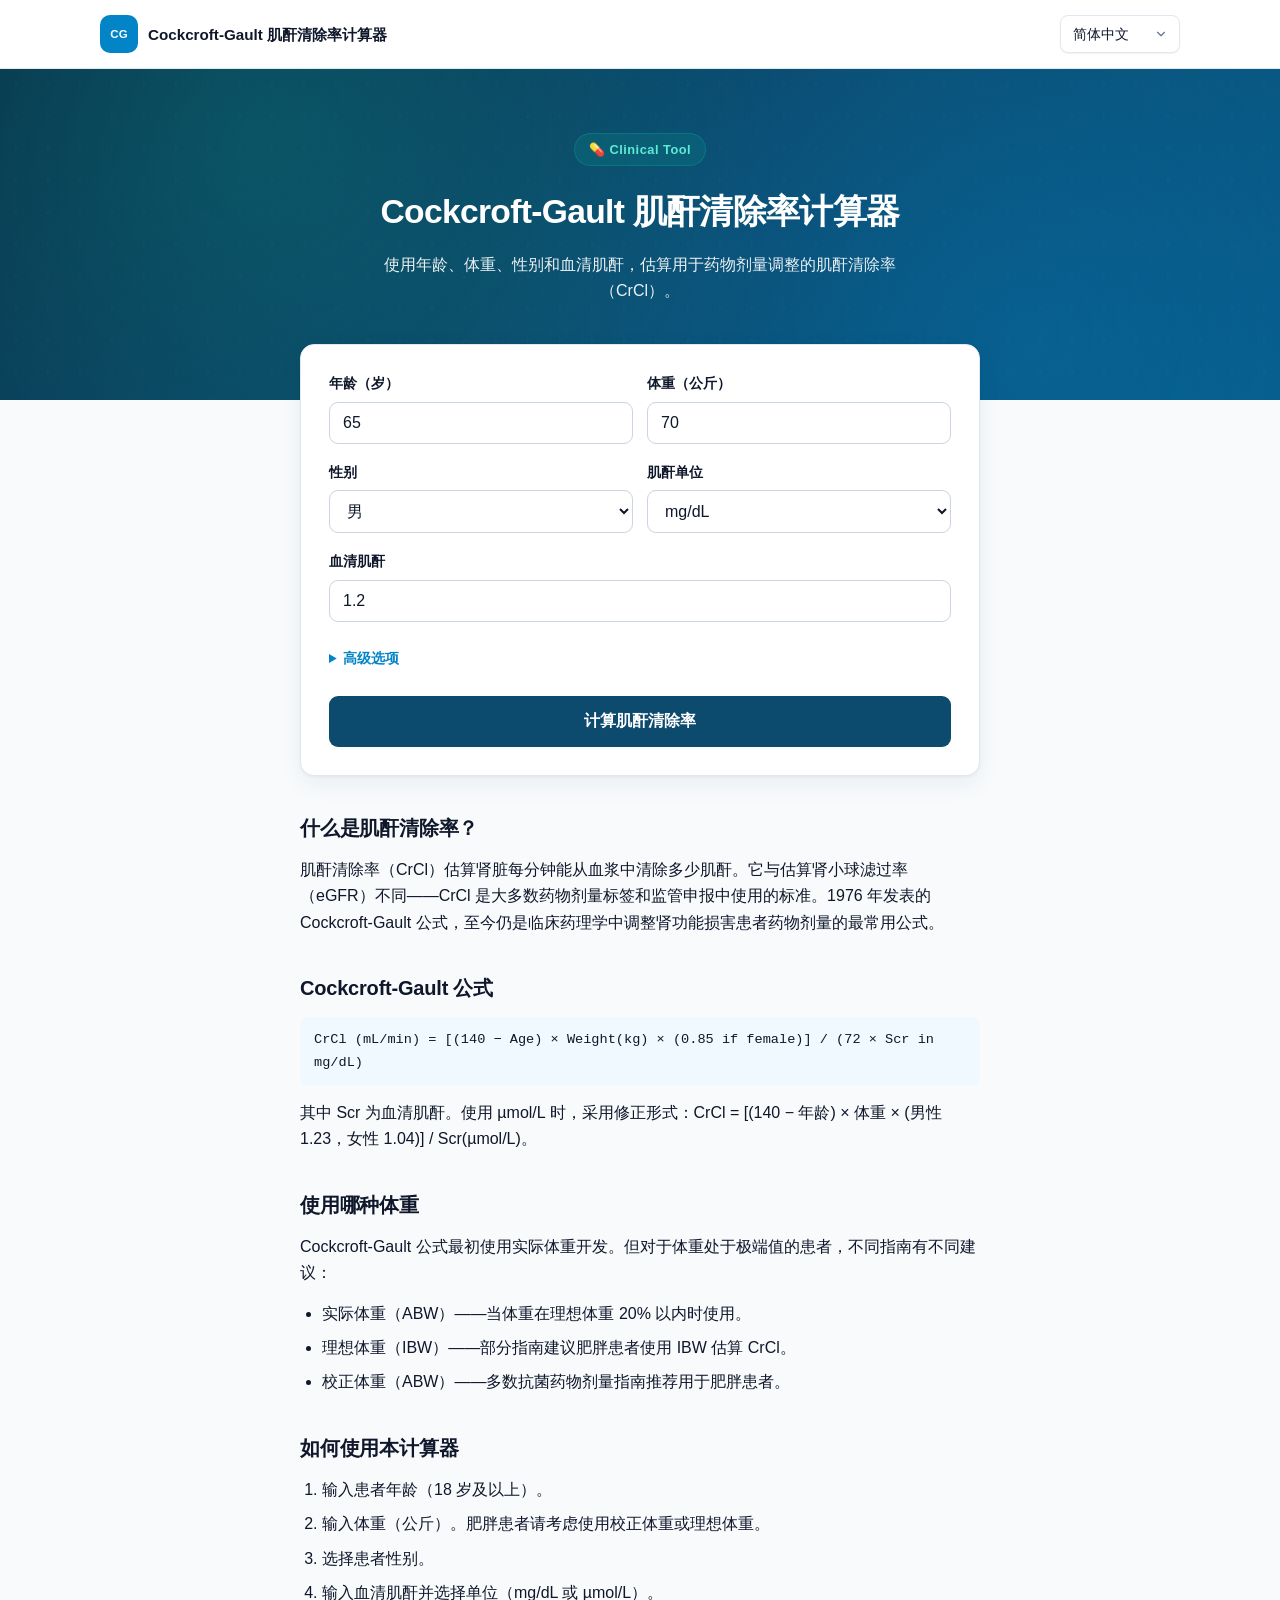
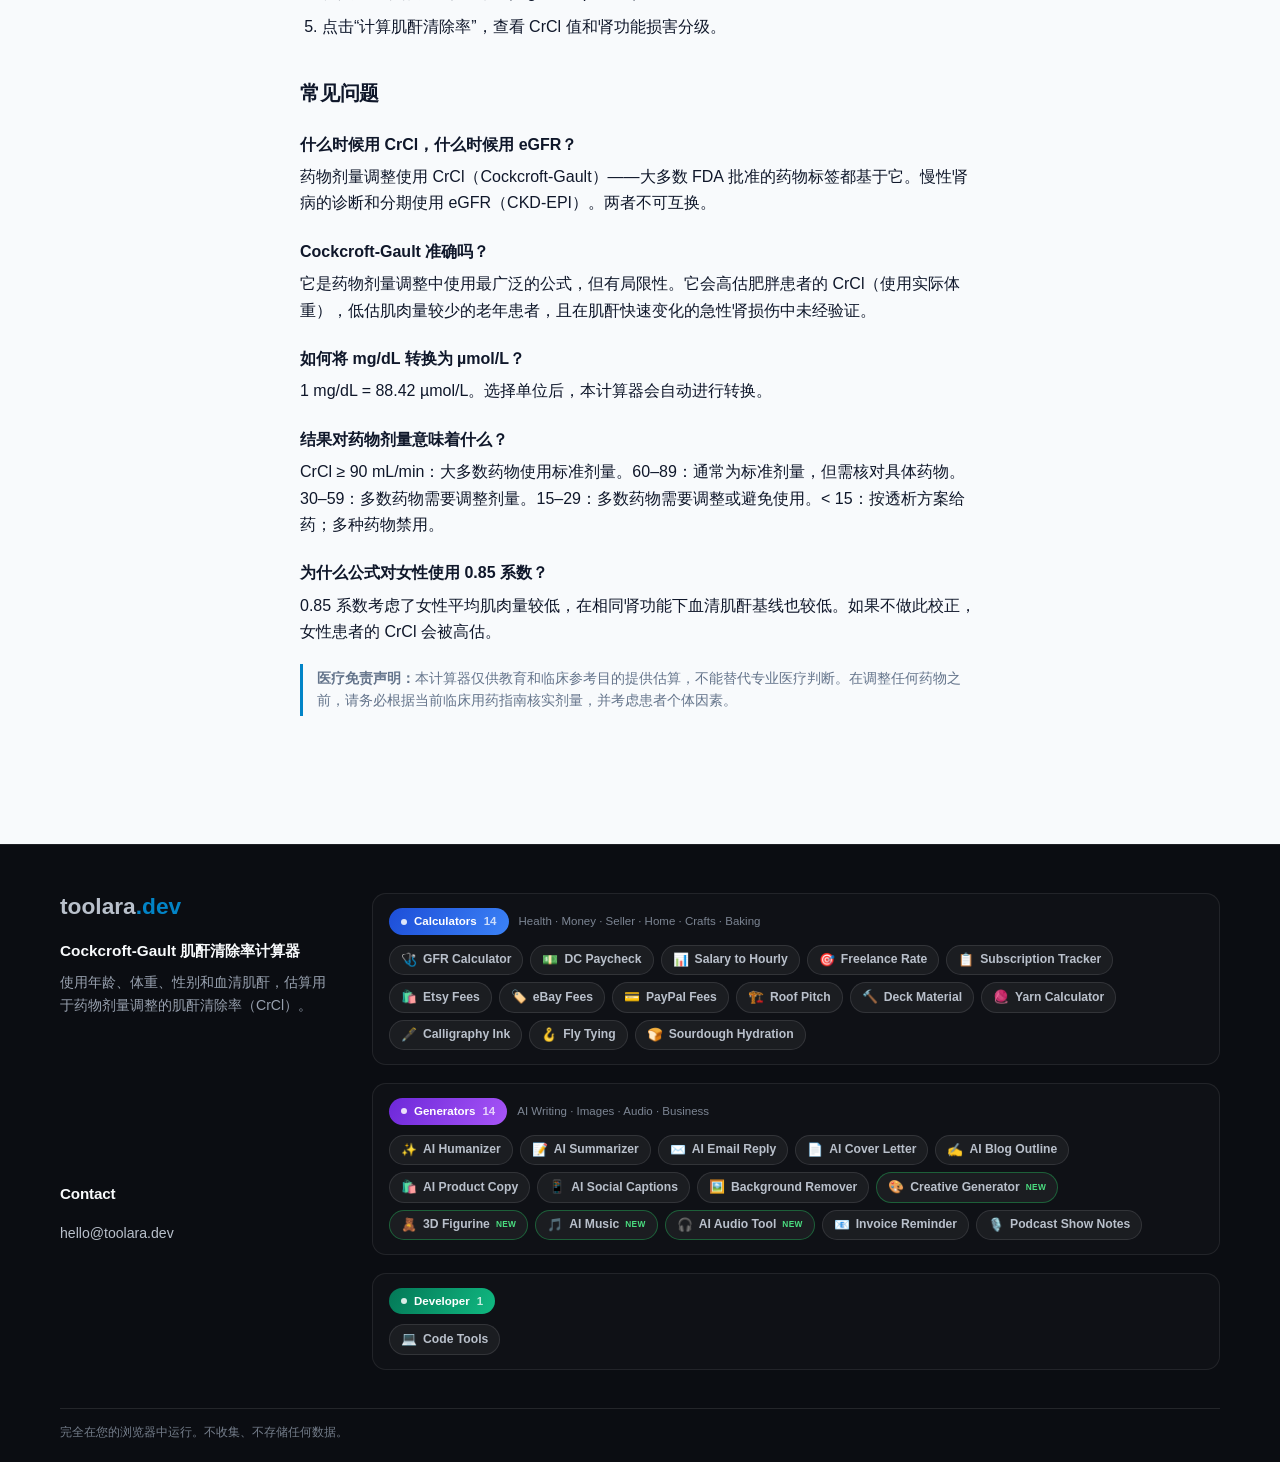
==== commit 247acded: "Update footer tool links to pill cloud style" ====
--- a/zh/index.html
+++ b/zh/index.html
@@ -53,7 +53,25 @@
 .site-footer-column:nth-child(2){grid-row:auto!important}.site-footer-column:nth-child(3){grid-column:auto!important;grid-row:auto!important}
 .site-footer-explore{grid-template-columns:repeat(2,minmax(0,1fr))}}
 </style>
-</head>
+<style id="fc-cloud-css">
+.fc-clouds{display:grid;gap:18px}
+.fc-cat{border:1px solid rgba(255,255,255,0.08);border-radius:14px;padding:14px 16px;background:rgba(255,255,255,0.02)}
+.fc-head{display:flex;align-items:center;gap:10px;margin-bottom:10px;flex-wrap:wrap}
+.fc-chip{display:inline-flex;align-items:center;gap:7px;font-size:0.72rem;font-weight:700;color:#fff;padding:4px 12px;border-radius:999px}
+.fc-chip::before{content:"";width:6px;height:6px;border-radius:50%;background:rgba(255,255,255,0.85)}
+.fc-chip.calc{background:linear-gradient(120deg,#1d4ed8,#3b82f6)}
+.fc-chip.gen{background:linear-gradient(120deg,#6d28d9,#a855f7)}
+.fc-chip.dev{background:linear-gradient(120deg,#047857,#10b981)}
+.fc-chip .n{opacity:0.75;font-weight:600}
+.fc-desc{font-size:0.72rem;color:#7c8593}
+.fc-cloud{display:flex;flex-wrap:wrap;gap:7px}
+.fc-cloud a{display:inline-flex;align-items:center;gap:6px;font-size:0.76rem;font-weight:600;color:#c3cad4;background:rgba(255,255,255,0.05);border:1px solid rgba(255,255,255,0.1);border-radius:999px;padding:4px 11px;transition:all 0.15s}
+.fc-cloud a:hover{color:#fff;background:rgba(59,130,246,0.18);border-color:rgba(59,130,246,0.45);text-decoration:none}
+.fc-cloud a .em{font-size:0.8rem}
+.fc-cloud a.fc-new{border-color:rgba(34,197,94,0.4)}
+.fc-cloud a.fc-new::after{content:"NEW";font-size:0.52rem;font-weight:800;letter-spacing:0.04em;color:#4ade80}
+@media(max-width:760px){.fc-cat{padding:12px 12px}}
+</style></head>
 <body>
 <header class="site-header"><div class="site-header-inner"><a class="site-brand" href="/" aria-label="cockcroft-gault-calculator"><span class="site-brand-mark" aria-hidden="true">CG</span><span class="site-brand-name" data-i18n="title"></span></a><nav class="site-nav" aria-label="Site navigation"><select id="langSelect" onchange="setLang(this.value)" aria-label="Language">
       <option value="en">English</option>
@@ -217,7 +235,7 @@
 <p class="site-footer-site-name" data-i18n="title">Cockcroft-Gault Calculator</p>
 <p class="site-footer-description" data-i18n="subtitle">Estimate creatinine clearance (CrCl) for drug dosing — using age, weight, sex, and serum creatinine.</p>
 </section>
-<section class="site-footer-column"><div class="site-footer-explore"><div class="site-footer-group"><h2 class="site-footer-group-title">AI writing</h2><nav class="site-footer-links" aria-label="AI writing sites"><a href="https://humanize.toolara.dev/">AI Humanizer</a><a href="https://summarize.toolara.dev/">AI Summarizer</a><a href="https://emailreply.toolara.dev/">AI Email Reply</a><a href="https://coverletter.toolara.dev/">AI Cover Letter</a><a href="https://blogoutline.toolara.dev/">AI Blog Outline</a><a href="https://productcopy.toolara.dev/">AI Product Copy</a><a href="https://captions.toolara.dev/">AI Social Captions</a></nav></div><div class="site-footer-group"><h2 class="site-footer-group-title">Money &amp; sellers</h2><nav class="site-footer-links" aria-label="Money &amp; sellers sites"><a href="https://dc-pay.toolara.dev/">DC Paycheck</a><a href="https://salary.toolara.dev/">Salary to Hourly</a><a href="https://freelance.toolara.dev/">Freelance Rate</a><a href="https://subscriptions.toolara.dev/">Subscription Tracker</a><a href="https://etsy.toolara.dev/">Etsy Fees</a><a href="https://ebay.toolara.dev/">eBay Fees</a><a href="https://paypal.toolara.dev/">PayPal Fees</a><a href="https://invoices.toolara.dev/">Invoice Reminder</a></nav></div><div class="site-footer-group"><h2 class="site-footer-group-title">Home, health &amp; craft</h2><nav class="site-footer-links" aria-label="Home, health &amp; craft sites"><a href="https://gfr.toolara.dev/">GFR Calculator</a><a href="https://roof.toolara.dev/">Roof Pitch</a><a href="https://deck.toolara.dev/">Deck Material</a><a href="https://yarn.toolara.dev/">Yarn Calculator</a><a href="https://calligraphy.toolara.dev/">Calligraphy Ink</a><a href="https://flytying.toolara.dev/">Fly Tying</a><a href="https://sourdough.toolara.dev/">Sourdough Hydration</a><a href="https://devtools.toolara.dev/">Code Tools</a></nav></div><div class="site-footer-group"><h2 class="site-footer-group-title">Images &amp; creative</h2><nav class="site-footer-links" aria-label="Images &amp; creative sites"><a href="https://background.toolara.dev/">Background Remover</a><a href="https://creative.toolara.dev/">Creative Generator</a><a href="https://figurine.toolara.dev/">3D Figurine</a></nav></div><div class="site-footer-group"><h2 class="site-footer-group-title">Music &amp; audio</h2><nav class="site-footer-links" aria-label="Music &amp; audio sites"><a href="https://music.toolara.dev/">Toolara Music</a><a href="https://audio.toolara.dev/">AI Audio Tool</a><a href="https://podcast.toolara.dev/">Podcast Show Notes</a></nav></div></div></section>
+<section class="site-footer-column"><div class="fc-clouds"><div class="fc-cat"><div class="fc-head"><span class="fc-chip calc">Calculators <span class="n">14</span></span><span class="fc-desc">Health · Money · Seller · Home · Crafts · Baking</span></div><div class="fc-cloud"><a href="https://gfr.toolara.dev/"><span class="em">🩺</span>GFR Calculator</a><a href="https://dc-pay.toolara.dev/"><span class="em">💵</span>DC Paycheck</a><a href="https://salary.toolara.dev/"><span class="em">📊</span>Salary to Hourly</a><a href="https://freelance.toolara.dev/"><span class="em">🎯</span>Freelance Rate</a><a href="https://subscriptions.toolara.dev/"><span class="em">📋</span>Subscription Tracker</a><a href="https://etsy.toolara.dev/"><span class="em">🛍️</span>Etsy Fees</a><a href="https://ebay.toolara.dev/"><span class="em">🏷️</span>eBay Fees</a><a href="https://paypal.toolara.dev/"><span class="em">💳</span>PayPal Fees</a><a href="https://roof.toolara.dev/"><span class="em">🏗️</span>Roof Pitch</a><a href="https://deck.toolara.dev/"><span class="em">🔨</span>Deck Material</a><a href="https://yarn.toolara.dev/"><span class="em">🧶</span>Yarn Calculator</a><a href="https://calligraphy.toolara.dev/"><span class="em">🖋️</span>Calligraphy Ink</a><a href="https://flytying.toolara.dev/"><span class="em">🪝</span>Fly Tying</a><a href="https://sourdough.toolara.dev/"><span class="em">🍞</span>Sourdough Hydration</a></div></div><div class="fc-cat"><div class="fc-head"><span class="fc-chip gen">Generators <span class="n">14</span></span><span class="fc-desc">AI Writing · Images · Audio · Business</span></div><div class="fc-cloud"><a href="https://humanize.toolara.dev/"><span class="em">✨</span>AI Humanizer</a><a href="https://summarize.toolara.dev/"><span class="em">📝</span>AI Summarizer</a><a href="https://emailreply.toolara.dev/"><span class="em">✉️</span>AI Email Reply</a><a href="https://coverletter.toolara.dev/"><span class="em">📄</span>AI Cover Letter</a><a href="https://blogoutline.toolara.dev/"><span class="em">✍️</span>AI Blog Outline</a><a href="https://productcopy.toolara.dev/"><span class="em">🛍️</span>AI Product Copy</a><a href="https://captions.toolara.dev/"><span class="em">📱</span>AI Social Captions</a><a href="https://background.toolara.dev/"><span class="em">🖼️</span>Background Remover</a><a href="https://creative.toolara.dev/" class="fc-new"><span class="em">🎨</span>Creative Generator</a><a href="https://figurine.toolara.dev/" class="fc-new"><span class="em">🧸</span>3D Figurine</a><a href="https://music.toolara.dev/" class="fc-new"><span class="em">🎵</span>AI Music</a><a href="https://audio.toolara.dev/" class="fc-new"><span class="em">🎧</span>AI Audio Tool</a><a href="https://invoices.toolara.dev/"><span class="em">📧</span>Invoice Reminder</a><a href="https://podcast.toolara.dev/"><span class="em">🎙️</span>Podcast Show Notes</a></div></div><div class="fc-cat"><div class="fc-head"><span class="fc-chip dev">Developer <span class="n">1</span></span></div><div class="fc-cloud"><a href="https://devtools.toolara.dev/"><span class="em">💻</span>Code Tools</a></div></div></div></section>
 <section class="site-footer-column"><h2 class="site-footer-heading">Contact</h2><p class="site-footer-contact"><a href="mailto:hello@toolara.dev">hello@toolara.dev</a></p></section>
 </div>
 <div class="site-footer-bottom"><p class="site-footer-privacy" data-i18n="footer">Runs entirely in your browser. No data is collected or stored.</p></div>
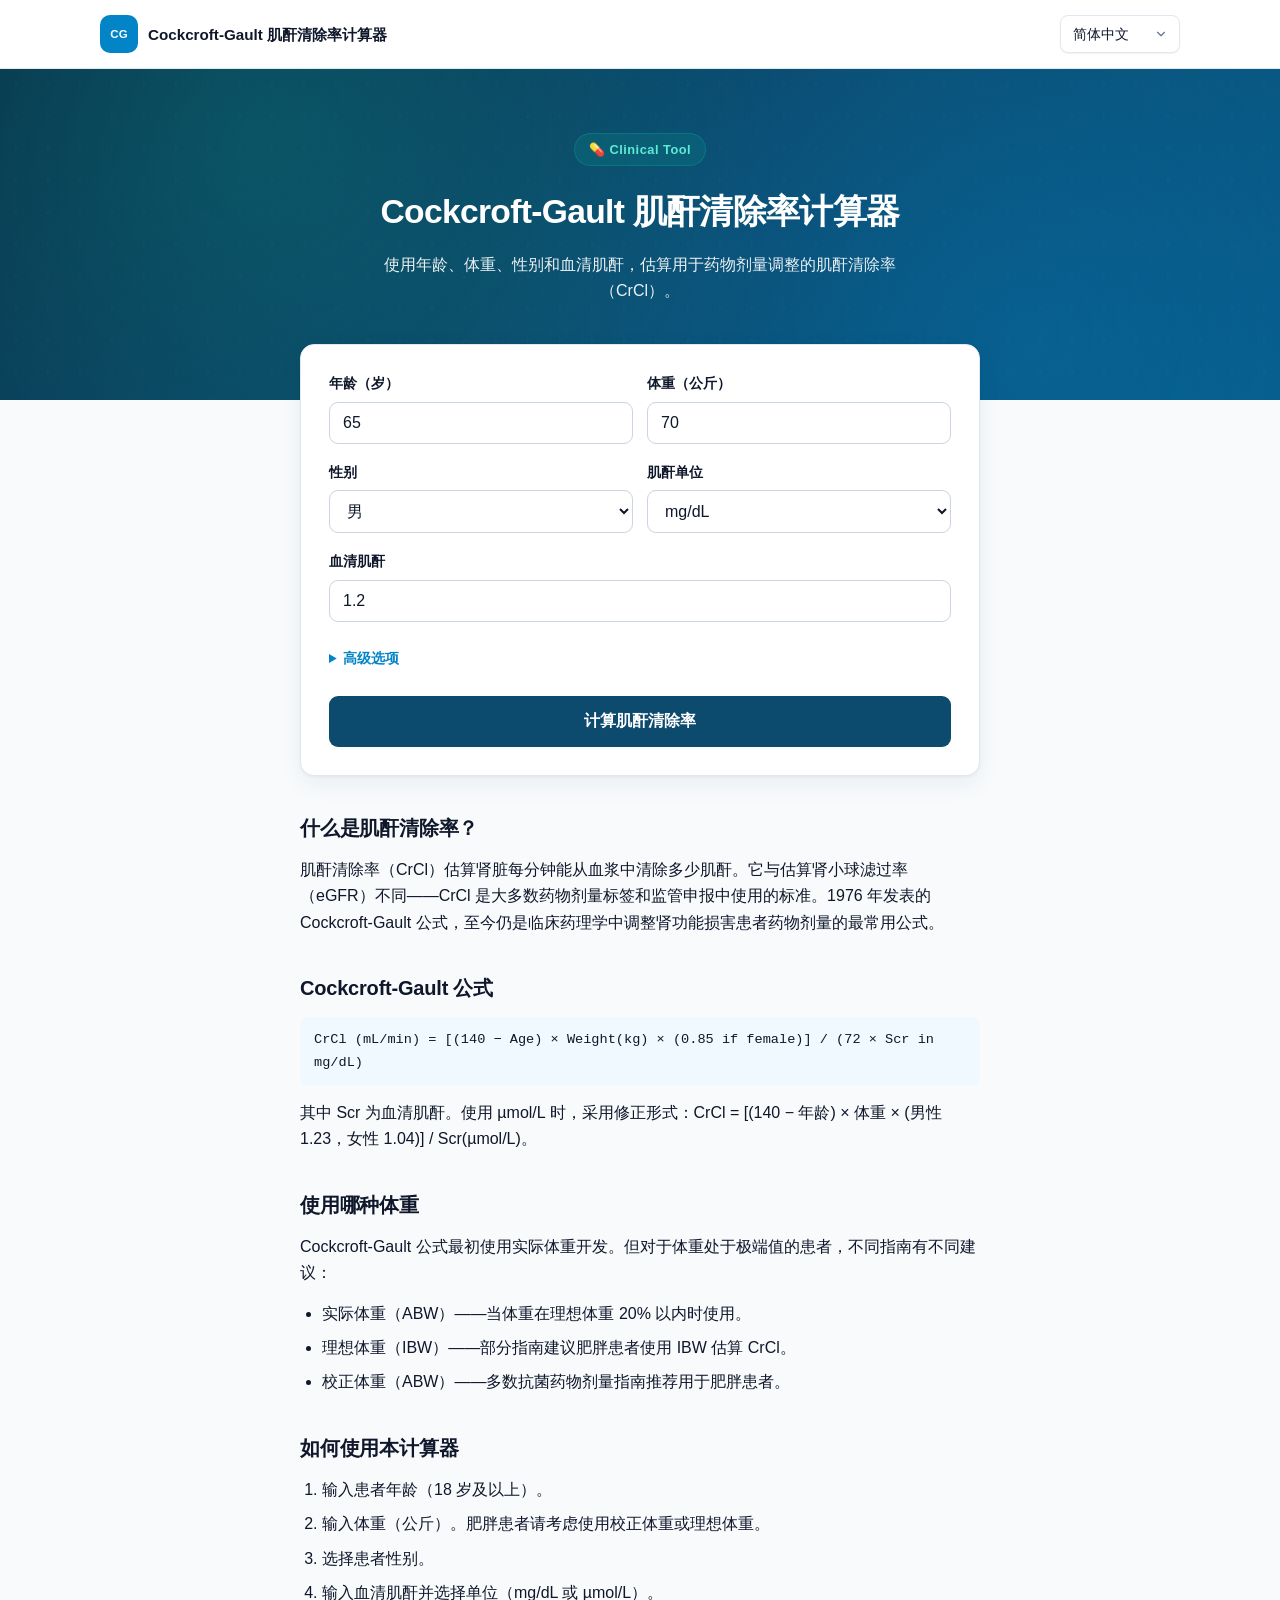
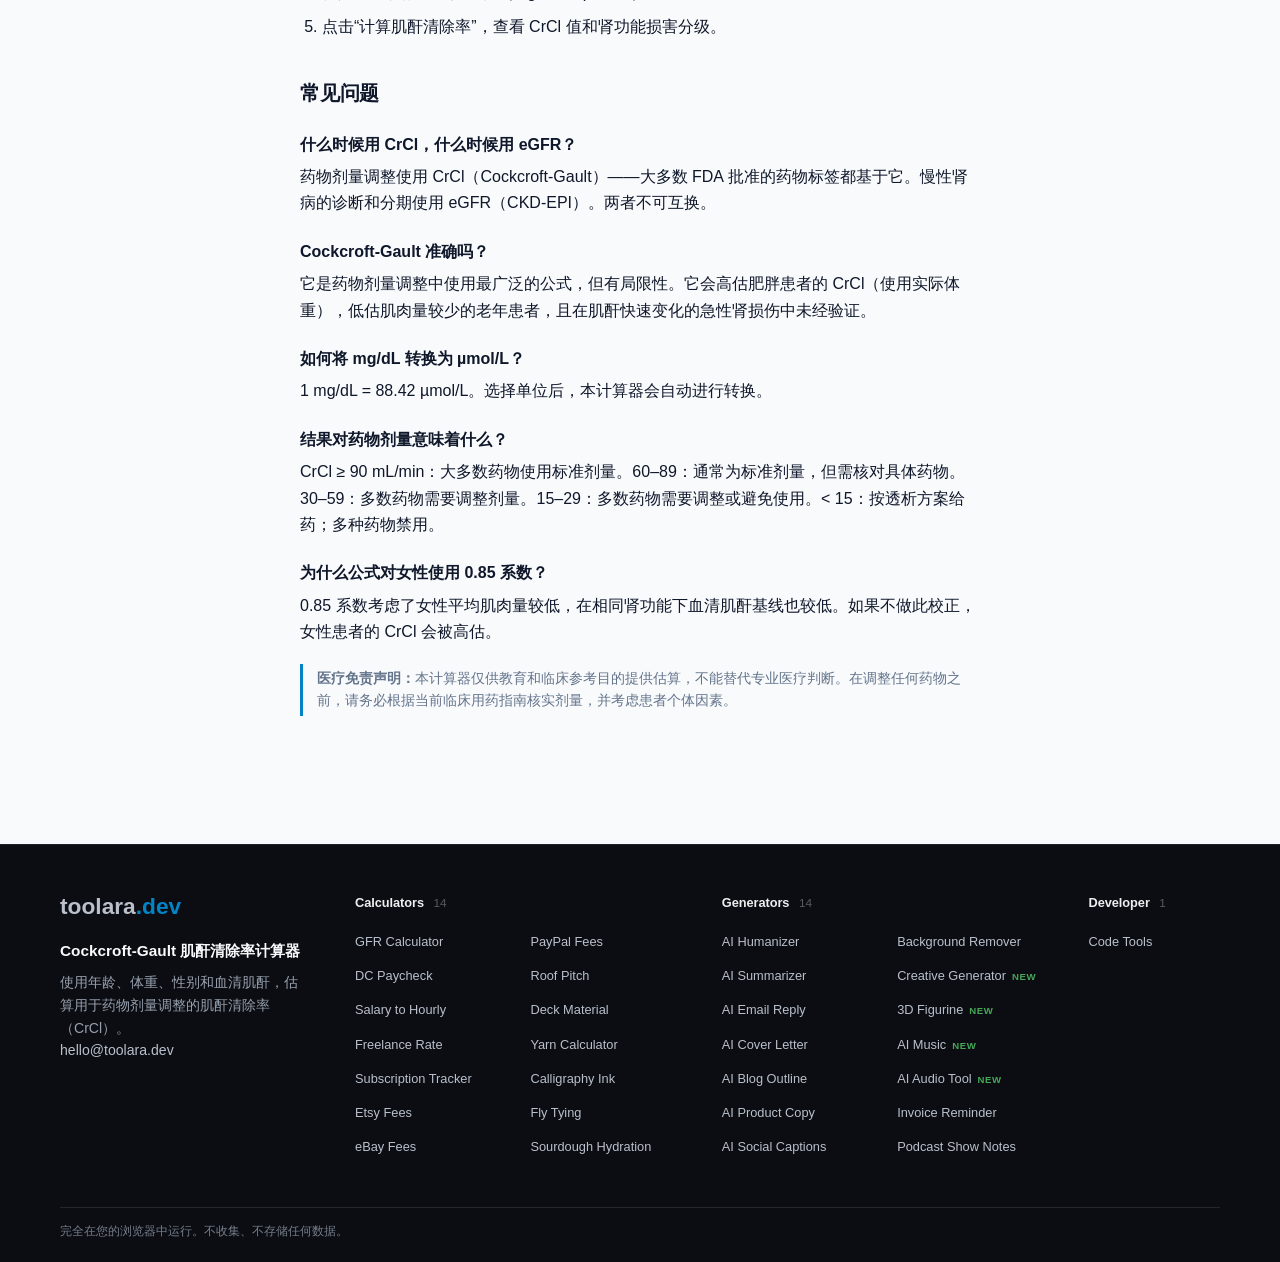
==== commit 5ae8f6b4: "Restyle footer tool links as plain text columns" ====
--- a/zh/index.html
+++ b/zh/index.html
@@ -54,23 +54,21 @@
 .site-footer-explore{grid-template-columns:repeat(2,minmax(0,1fr))}}
 </style>
 <style id="fc-cloud-css">
-.fc-clouds{display:grid;gap:18px}
-.fc-cat{border:1px solid rgba(255,255,255,0.08);border-radius:14px;padding:14px 16px;background:rgba(255,255,255,0.02)}
-.fc-head{display:flex;align-items:center;gap:10px;margin-bottom:10px;flex-wrap:wrap}
-.fc-chip{display:inline-flex;align-items:center;gap:7px;font-size:0.72rem;font-weight:700;color:#fff;padding:4px 12px;border-radius:999px}
-.fc-chip::before{content:"";width:6px;height:6px;border-radius:50%;background:rgba(255,255,255,0.85)}
-.fc-chip.calc{background:linear-gradient(120deg,#1d4ed8,#3b82f6)}
-.fc-chip.gen{background:linear-gradient(120deg,#6d28d9,#a855f7)}
-.fc-chip.dev{background:linear-gradient(120deg,#047857,#10b981)}
-.fc-chip .n{opacity:0.75;font-weight:600}
-.fc-desc{font-size:0.72rem;color:#7c8593}
-.fc-cloud{display:flex;flex-wrap:wrap;gap:7px}
-.fc-cloud a{display:inline-flex;align-items:center;gap:6px;font-size:0.76rem;font-weight:600;color:#c3cad4;background:rgba(255,255,255,0.05);border:1px solid rgba(255,255,255,0.1);border-radius:999px;padding:4px 11px;transition:all 0.15s}
-.fc-cloud a:hover{color:#fff;background:rgba(59,130,246,0.18);border-color:rgba(59,130,246,0.45);text-decoration:none}
-.fc-cloud a .em{font-size:0.8rem}
-.fc-cloud a.fc-new{border-color:rgba(34,197,94,0.4)}
-.fc-cloud a.fc-new::after{content:"NEW";font-size:0.52rem;font-weight:800;letter-spacing:0.04em;color:#4ade80}
-@media(max-width:760px){.fc-cat{padding:12px 12px}}
+/* Footer tool columns - Linear style (design v3-A) */
+.site-footer-grid{grid-template-columns:1.05fr 1.35fr 1.35fr 0.55fr !important;gap:44px !important}
+/* 覆盖子站旧版 nth-child 网格定位残留 */
+.site-footer .site-footer-column:nth-child(2),.site-footer .site-footer-column:nth-child(3),.site-footer .site-footer-column:nth-child(4){grid-row:auto !important;grid-column:auto !important;display:block !important}
+.site-footer .fa-h4{font-size:0.8rem;font-weight:600;color:#eceef0;margin:0 0 16px;letter-spacing:-0.005em}
+.site-footer .fa-h4 .n{color:#565b63;font-weight:500;margin-left:6px;font-size:0.74rem}
+.site-footer ul.fa-list{list-style:none;margin:0;padding:0;columns:2;column-gap:28px}
+.site-footer ul.fa-list.single{columns:1}
+.site-footer ul.fa-list li{margin-bottom:11px;break-inside:avoid}
+.site-footer ul.fa-list a{font-size:0.8rem;color:#83898f;text-decoration:none;transition:color 0.12s;white-space:nowrap}
+.site-footer ul.fa-list a:hover{color:#f0f2f4}
+.site-footer ul.fa-list a .fa-new{color:#46a758;font-size:0.6rem;font-weight:700;letter-spacing:0.06em;margin-left:6px}
+.site-footer .fa-contact{margin-top:18px}
+@media(max-width:960px){.site-footer-grid{grid-template-columns:1fr 1fr !important;gap:32px !important}}
+@media(max-width:640px){.site-footer-grid{grid-template-columns:1fr !important;gap:26px !important}}
 </style></head>
 <body>
 <header class="site-header"><div class="site-header-inner"><a class="site-brand" href="/" aria-label="cockcroft-gault-calculator"><span class="site-brand-mark" aria-hidden="true">CG</span><span class="site-brand-name" data-i18n="title"></span></a><nav class="site-nav" aria-label="Site navigation"><select id="langSelect" onchange="setLang(this.value)" aria-label="Language">
@@ -229,15 +227,11 @@
 
 <footer class="footer site-footer">
 <div class="site-footer-inner">
-<div class="site-footer-grid">
-<section class="site-footer-column">
+<div class="site-footer-grid"><section class="site-footer-column">
 <a class="site-footer-wordmark" href="https://toolara.dev/" aria-label="toolara.dev">toolara<span class="tld">.dev</span></a>
 <p class="site-footer-site-name" data-i18n="title">Cockcroft-Gault Calculator</p>
 <p class="site-footer-description" data-i18n="subtitle">Estimate creatinine clearance (CrCl) for drug dosing — using age, weight, sex, and serum creatinine.</p>
-</section>
-<section class="site-footer-column"><div class="fc-clouds"><div class="fc-cat"><div class="fc-head"><span class="fc-chip calc">Calculators <span class="n">14</span></span><span class="fc-desc">Health · Money · Seller · Home · Crafts · Baking</span></div><div class="fc-cloud"><a href="https://gfr.toolara.dev/"><span class="em">🩺</span>GFR Calculator</a><a href="https://dc-pay.toolara.dev/"><span class="em">💵</span>DC Paycheck</a><a href="https://salary.toolara.dev/"><span class="em">📊</span>Salary to Hourly</a><a href="https://freelance.toolara.dev/"><span class="em">🎯</span>Freelance Rate</a><a href="https://subscriptions.toolara.dev/"><span class="em">📋</span>Subscription Tracker</a><a href="https://etsy.toolara.dev/"><span class="em">🛍️</span>Etsy Fees</a><a href="https://ebay.toolara.dev/"><span class="em">🏷️</span>eBay Fees</a><a href="https://paypal.toolara.dev/"><span class="em">💳</span>PayPal Fees</a><a href="https://roof.toolara.dev/"><span class="em">🏗️</span>Roof Pitch</a><a href="https://deck.toolara.dev/"><span class="em">🔨</span>Deck Material</a><a href="https://yarn.toolara.dev/"><span class="em">🧶</span>Yarn Calculator</a><a href="https://calligraphy.toolara.dev/"><span class="em">🖋️</span>Calligraphy Ink</a><a href="https://flytying.toolara.dev/"><span class="em">🪝</span>Fly Tying</a><a href="https://sourdough.toolara.dev/"><span class="em">🍞</span>Sourdough Hydration</a></div></div><div class="fc-cat"><div class="fc-head"><span class="fc-chip gen">Generators <span class="n">14</span></span><span class="fc-desc">AI Writing · Images · Audio · Business</span></div><div class="fc-cloud"><a href="https://humanize.toolara.dev/"><span class="em">✨</span>AI Humanizer</a><a href="https://summarize.toolara.dev/"><span class="em">📝</span>AI Summarizer</a><a href="https://emailreply.toolara.dev/"><span class="em">✉️</span>AI Email Reply</a><a href="https://coverletter.toolara.dev/"><span class="em">📄</span>AI Cover Letter</a><a href="https://blogoutline.toolara.dev/"><span class="em">✍️</span>AI Blog Outline</a><a href="https://productcopy.toolara.dev/"><span class="em">🛍️</span>AI Product Copy</a><a href="https://captions.toolara.dev/"><span class="em">📱</span>AI Social Captions</a><a href="https://background.toolara.dev/"><span class="em">🖼️</span>Background Remover</a><a href="https://creative.toolara.dev/" class="fc-new"><span class="em">🎨</span>Creative Generator</a><a href="https://figurine.toolara.dev/" class="fc-new"><span class="em">🧸</span>3D Figurine</a><a href="https://music.toolara.dev/" class="fc-new"><span class="em">🎵</span>AI Music</a><a href="https://audio.toolara.dev/" class="fc-new"><span class="em">🎧</span>AI Audio Tool</a><a href="https://invoices.toolara.dev/"><span class="em">📧</span>Invoice Reminder</a><a href="https://podcast.toolara.dev/"><span class="em">🎙️</span>Podcast Show Notes</a></div></div><div class="fc-cat"><div class="fc-head"><span class="fc-chip dev">Developer <span class="n">1</span></span></div><div class="fc-cloud"><a href="https://devtools.toolara.dev/"><span class="em">💻</span>Code Tools</a></div></div></div></section>
-<section class="site-footer-column"><h2 class="site-footer-heading">Contact</h2><p class="site-footer-contact"><a href="mailto:hello@toolara.dev">hello@toolara.dev</a></p></section>
-</div>
+<p class="site-footer-contact fa-contact"><a href="mailto:hello@toolara.dev">hello@toolara.dev</a></p></section><section class="site-footer-column"><h4 class="fa-h4">Calculators <span class="n">14</span></h4><ul class="fa-list"><li><a href="https://gfr.toolara.dev/">GFR Calculator</a></li><li><a href="https://dc-pay.toolara.dev/">DC Paycheck</a></li><li><a href="https://salary.toolara.dev/">Salary to Hourly</a></li><li><a href="https://freelance.toolara.dev/">Freelance Rate</a></li><li><a href="https://subscriptions.toolara.dev/">Subscription Tracker</a></li><li><a href="https://etsy.toolara.dev/">Etsy Fees</a></li><li><a href="https://ebay.toolara.dev/">eBay Fees</a></li><li><a href="https://paypal.toolara.dev/">PayPal Fees</a></li><li><a href="https://roof.toolara.dev/">Roof Pitch</a></li><li><a href="https://deck.toolara.dev/">Deck Material</a></li><li><a href="https://yarn.toolara.dev/">Yarn Calculator</a></li><li><a href="https://calligraphy.toolara.dev/">Calligraphy Ink</a></li><li><a href="https://flytying.toolara.dev/">Fly Tying</a></li><li><a href="https://sourdough.toolara.dev/">Sourdough Hydration</a></li></ul></section><section class="site-footer-column"><h4 class="fa-h4">Generators <span class="n">14</span></h4><ul class="fa-list"><li><a href="https://humanize.toolara.dev/">AI Humanizer</a></li><li><a href="https://summarize.toolara.dev/">AI Summarizer</a></li><li><a href="https://emailreply.toolara.dev/">AI Email Reply</a></li><li><a href="https://coverletter.toolara.dev/">AI Cover Letter</a></li><li><a href="https://blogoutline.toolara.dev/">AI Blog Outline</a></li><li><a href="https://productcopy.toolara.dev/">AI Product Copy</a></li><li><a href="https://captions.toolara.dev/">AI Social Captions</a></li><li><a href="https://background.toolara.dev/">Background Remover</a></li><li><a href="https://creative.toolara.dev/">Creative Generator<span class="fa-new">NEW</span></a></li><li><a href="https://figurine.toolara.dev/">3D Figurine<span class="fa-new">NEW</span></a></li><li><a href="https://music.toolara.dev/">AI Music<span class="fa-new">NEW</span></a></li><li><a href="https://audio.toolara.dev/">AI Audio Tool<span class="fa-new">NEW</span></a></li><li><a href="https://invoices.toolara.dev/">Invoice Reminder</a></li><li><a href="https://podcast.toolara.dev/">Podcast Show Notes</a></li></ul></section><section class="site-footer-column"><h4 class="fa-h4">Developer <span class="n">1</span></h4><ul class="fa-list single"><li><a href="https://devtools.toolara.dev/">Code Tools</a></li></ul></section></div>
 <div class="site-footer-bottom"><p class="site-footer-privacy" data-i18n="footer">Runs entirely in your browser. No data is collected or stored.</p></div>
 </div>
 </footer>
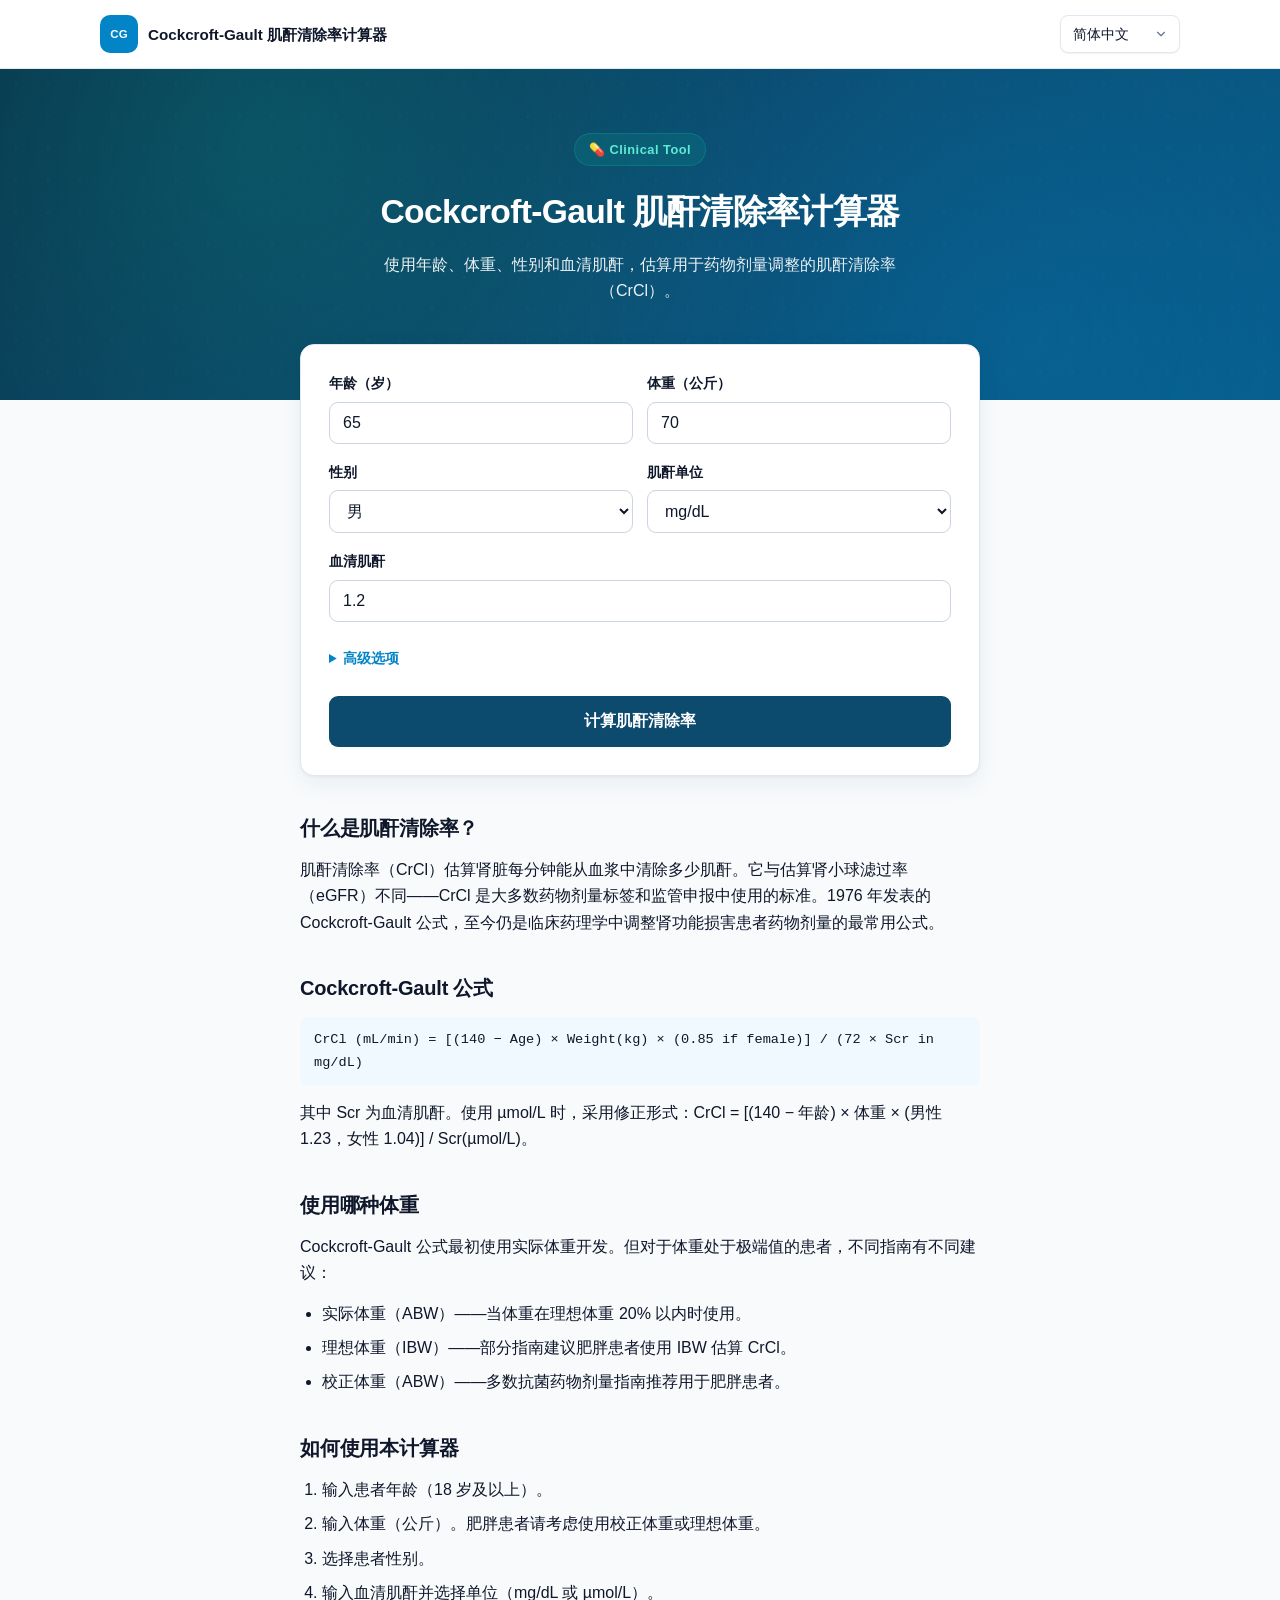
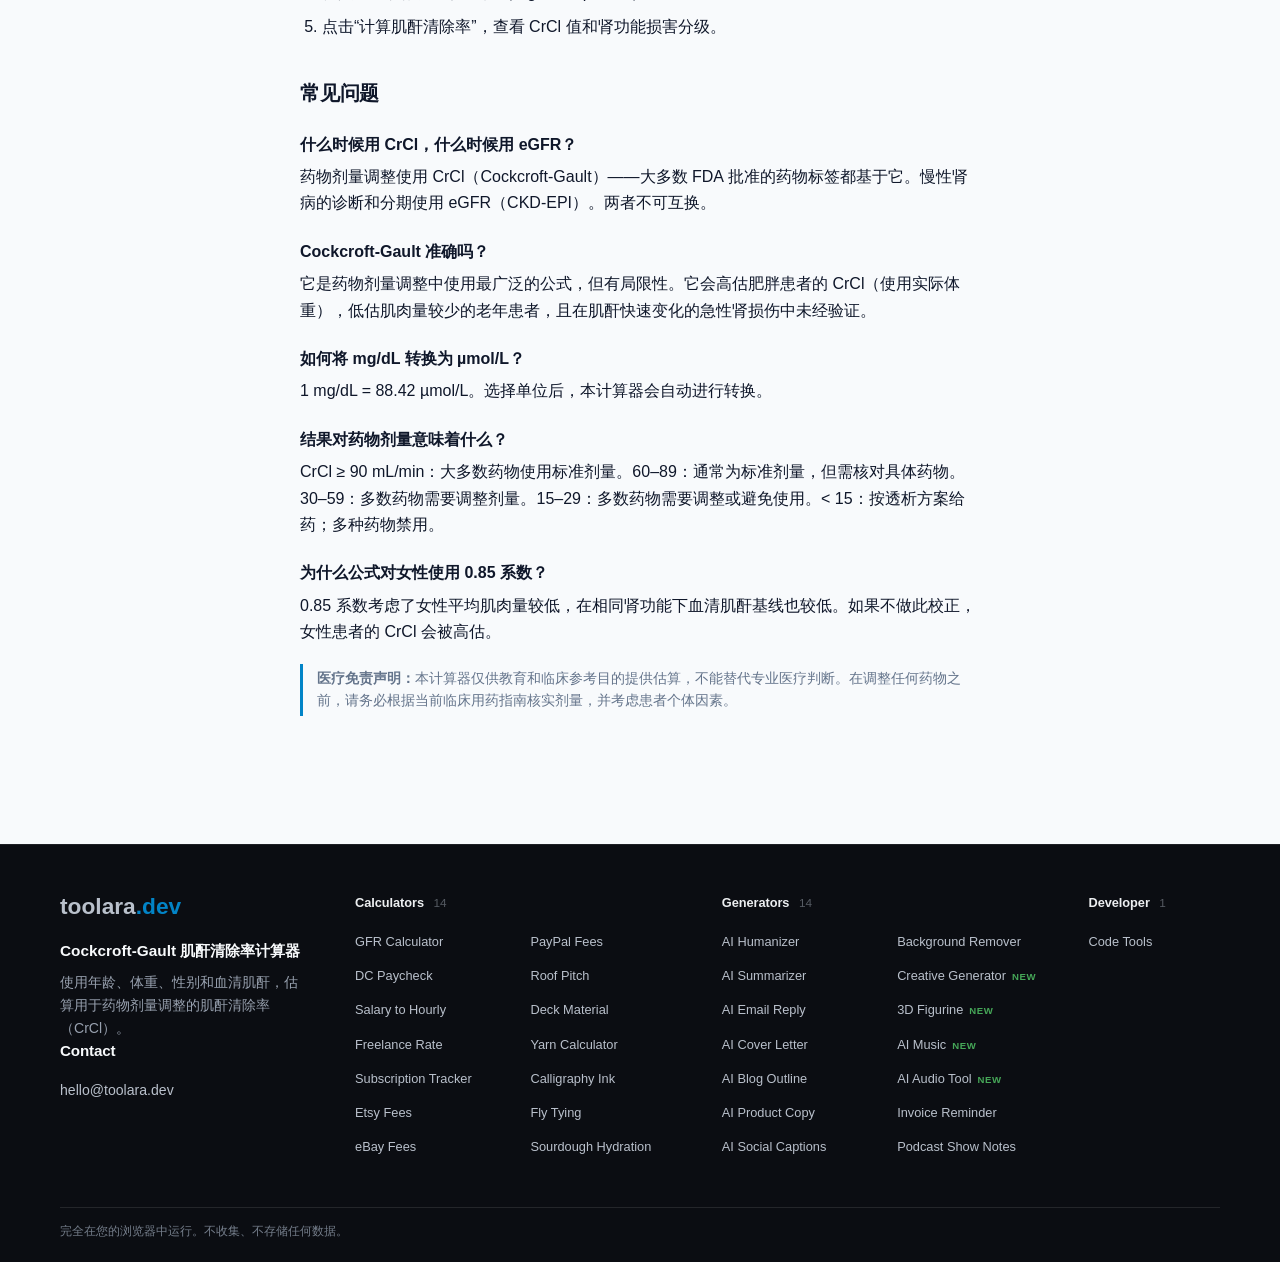
==== commit cb0a4432: "Add Contact heading to footer brand column" ====
--- a/zh/index.html
+++ b/zh/index.html
@@ -231,7 +231,7 @@
 <a class="site-footer-wordmark" href="https://toolara.dev/" aria-label="toolara.dev">toolara<span class="tld">.dev</span></a>
 <p class="site-footer-site-name" data-i18n="title">Cockcroft-Gault Calculator</p>
 <p class="site-footer-description" data-i18n="subtitle">Estimate creatinine clearance (CrCl) for drug dosing — using age, weight, sex, and serum creatinine.</p>
-<p class="site-footer-contact fa-contact"><a href="mailto:hello@toolara.dev">hello@toolara.dev</a></p></section><section class="site-footer-column"><h4 class="fa-h4">Calculators <span class="n">14</span></h4><ul class="fa-list"><li><a href="https://gfr.toolara.dev/">GFR Calculator</a></li><li><a href="https://dc-pay.toolara.dev/">DC Paycheck</a></li><li><a href="https://salary.toolara.dev/">Salary to Hourly</a></li><li><a href="https://freelance.toolara.dev/">Freelance Rate</a></li><li><a href="https://subscriptions.toolara.dev/">Subscription Tracker</a></li><li><a href="https://etsy.toolara.dev/">Etsy Fees</a></li><li><a href="https://ebay.toolara.dev/">eBay Fees</a></li><li><a href="https://paypal.toolara.dev/">PayPal Fees</a></li><li><a href="https://roof.toolara.dev/">Roof Pitch</a></li><li><a href="https://deck.toolara.dev/">Deck Material</a></li><li><a href="https://yarn.toolara.dev/">Yarn Calculator</a></li><li><a href="https://calligraphy.toolara.dev/">Calligraphy Ink</a></li><li><a href="https://flytying.toolara.dev/">Fly Tying</a></li><li><a href="https://sourdough.toolara.dev/">Sourdough Hydration</a></li></ul></section><section class="site-footer-column"><h4 class="fa-h4">Generators <span class="n">14</span></h4><ul class="fa-list"><li><a href="https://humanize.toolara.dev/">AI Humanizer</a></li><li><a href="https://summarize.toolara.dev/">AI Summarizer</a></li><li><a href="https://emailreply.toolara.dev/">AI Email Reply</a></li><li><a href="https://coverletter.toolara.dev/">AI Cover Letter</a></li><li><a href="https://blogoutline.toolara.dev/">AI Blog Outline</a></li><li><a href="https://productcopy.toolara.dev/">AI Product Copy</a></li><li><a href="https://captions.toolara.dev/">AI Social Captions</a></li><li><a href="https://background.toolara.dev/">Background Remover</a></li><li><a href="https://creative.toolara.dev/">Creative Generator<span class="fa-new">NEW</span></a></li><li><a href="https://figurine.toolara.dev/">3D Figurine<span class="fa-new">NEW</span></a></li><li><a href="https://music.toolara.dev/">AI Music<span class="fa-new">NEW</span></a></li><li><a href="https://audio.toolara.dev/">AI Audio Tool<span class="fa-new">NEW</span></a></li><li><a href="https://invoices.toolara.dev/">Invoice Reminder</a></li><li><a href="https://podcast.toolara.dev/">Podcast Show Notes</a></li></ul></section><section class="site-footer-column"><h4 class="fa-h4">Developer <span class="n">1</span></h4><ul class="fa-list single"><li><a href="https://devtools.toolara.dev/">Code Tools</a></li></ul></section></div>
+<h2 class="site-footer-heading" style="margin-top:22px">Contact</h2><p class="site-footer-contact fa-contact"><a href="mailto:hello@toolara.dev">hello@toolara.dev</a></p></section><section class="site-footer-column"><h4 class="fa-h4">Calculators <span class="n">14</span></h4><ul class="fa-list"><li><a href="https://gfr.toolara.dev/">GFR Calculator</a></li><li><a href="https://dc-pay.toolara.dev/">DC Paycheck</a></li><li><a href="https://salary.toolara.dev/">Salary to Hourly</a></li><li><a href="https://freelance.toolara.dev/">Freelance Rate</a></li><li><a href="https://subscriptions.toolara.dev/">Subscription Tracker</a></li><li><a href="https://etsy.toolara.dev/">Etsy Fees</a></li><li><a href="https://ebay.toolara.dev/">eBay Fees</a></li><li><a href="https://paypal.toolara.dev/">PayPal Fees</a></li><li><a href="https://roof.toolara.dev/">Roof Pitch</a></li><li><a href="https://deck.toolara.dev/">Deck Material</a></li><li><a href="https://yarn.toolara.dev/">Yarn Calculator</a></li><li><a href="https://calligraphy.toolara.dev/">Calligraphy Ink</a></li><li><a href="https://flytying.toolara.dev/">Fly Tying</a></li><li><a href="https://sourdough.toolara.dev/">Sourdough Hydration</a></li></ul></section><section class="site-footer-column"><h4 class="fa-h4">Generators <span class="n">14</span></h4><ul class="fa-list"><li><a href="https://humanize.toolara.dev/">AI Humanizer</a></li><li><a href="https://summarize.toolara.dev/">AI Summarizer</a></li><li><a href="https://emailreply.toolara.dev/">AI Email Reply</a></li><li><a href="https://coverletter.toolara.dev/">AI Cover Letter</a></li><li><a href="https://blogoutline.toolara.dev/">AI Blog Outline</a></li><li><a href="https://productcopy.toolara.dev/">AI Product Copy</a></li><li><a href="https://captions.toolara.dev/">AI Social Captions</a></li><li><a href="https://background.toolara.dev/">Background Remover</a></li><li><a href="https://creative.toolara.dev/">Creative Generator<span class="fa-new">NEW</span></a></li><li><a href="https://figurine.toolara.dev/">3D Figurine<span class="fa-new">NEW</span></a></li><li><a href="https://music.toolara.dev/">AI Music<span class="fa-new">NEW</span></a></li><li><a href="https://audio.toolara.dev/">AI Audio Tool<span class="fa-new">NEW</span></a></li><li><a href="https://invoices.toolara.dev/">Invoice Reminder</a></li><li><a href="https://podcast.toolara.dev/">Podcast Show Notes</a></li></ul></section><section class="site-footer-column"><h4 class="fa-h4">Developer <span class="n">1</span></h4><ul class="fa-list single"><li><a href="https://devtools.toolara.dev/">Code Tools</a></li></ul></section></div>
 <div class="site-footer-bottom"><p class="site-footer-privacy" data-i18n="footer">Runs entirely in your browser. No data is collected or stored.</p></div>
 </div>
 </footer>
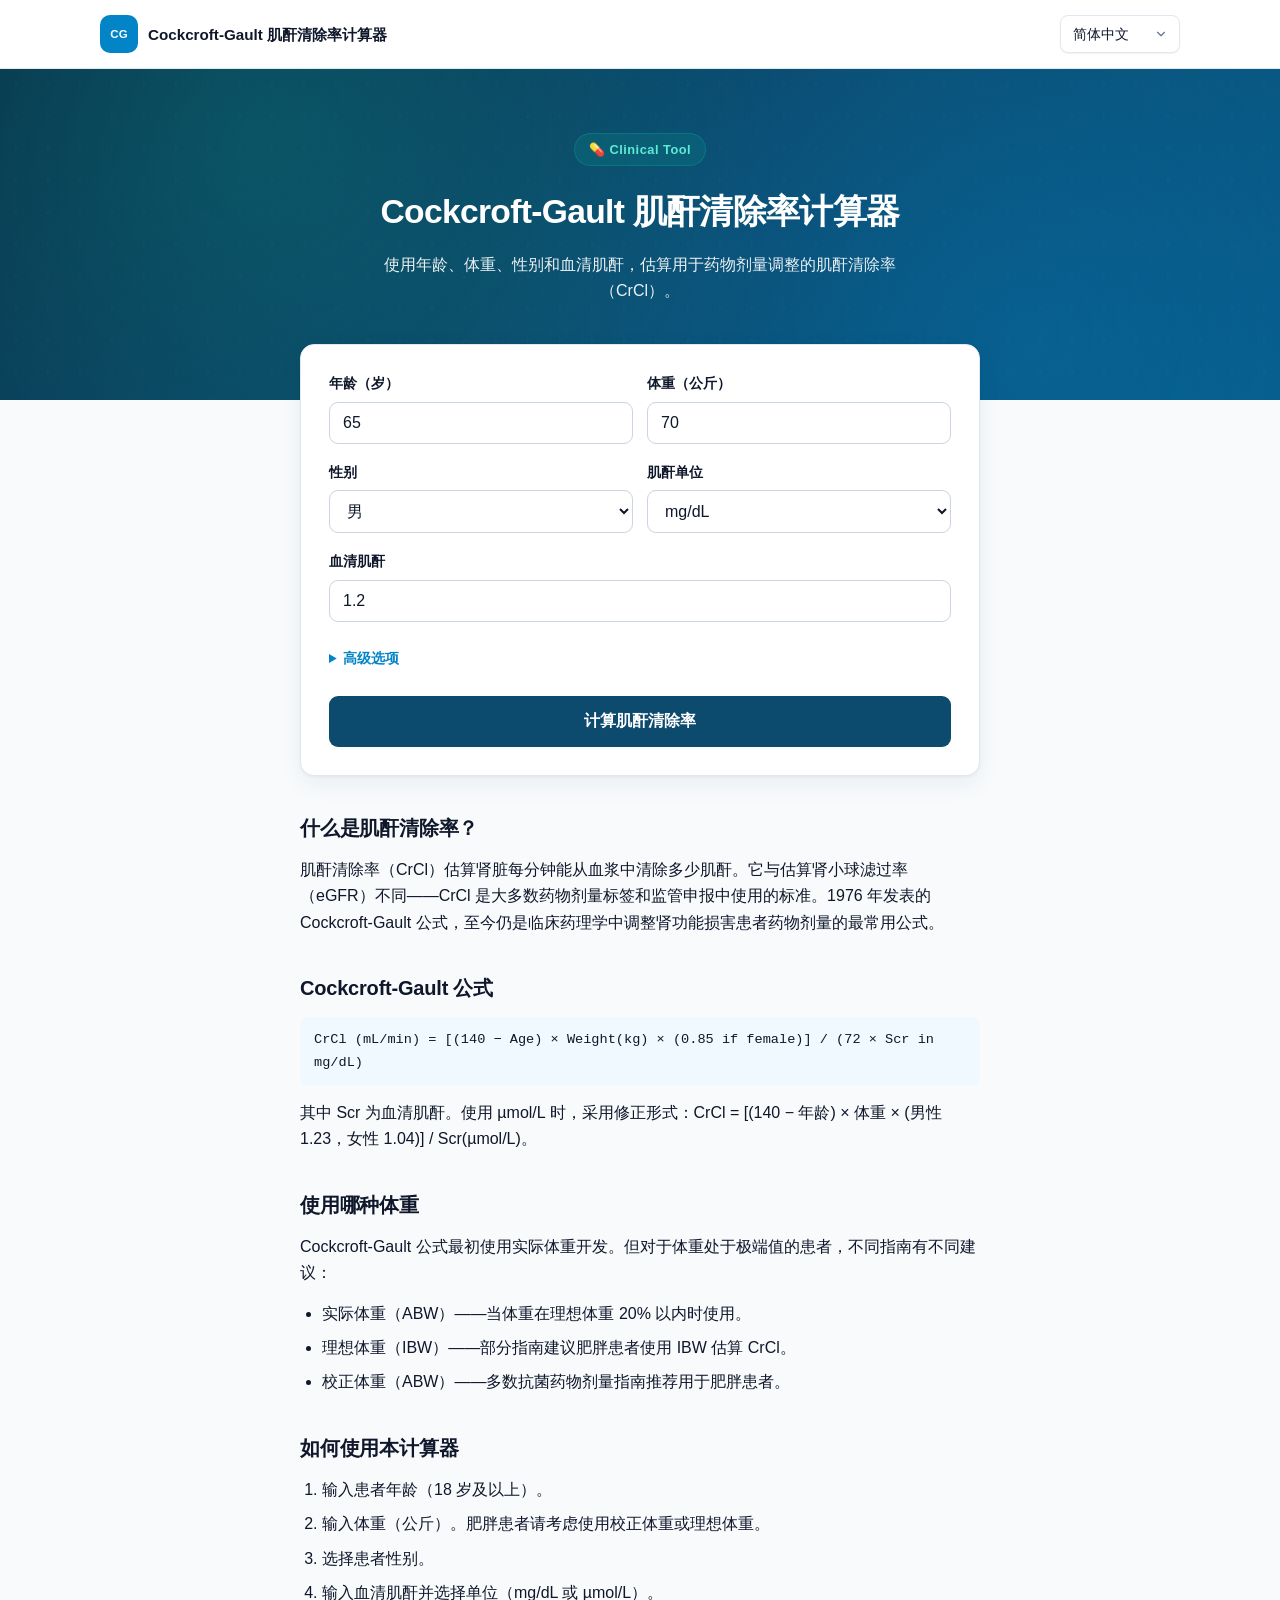
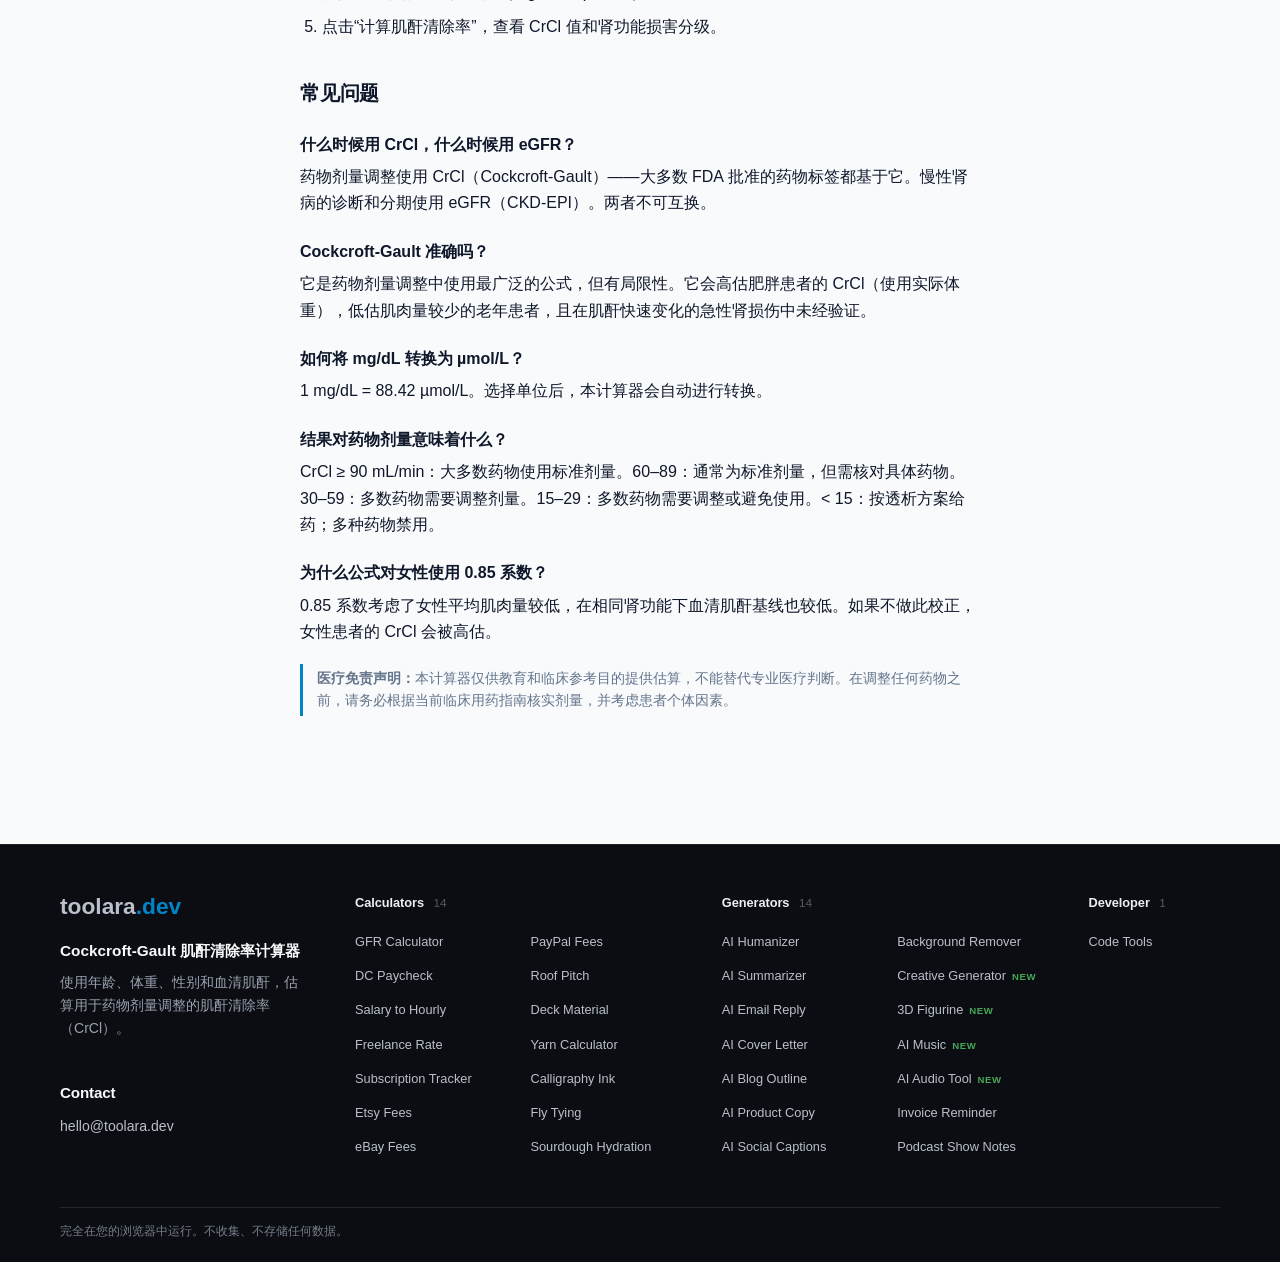
==== commit bfd26a8f: "Increase gap above Contact heading in footer" ====
--- a/zh/index.html
+++ b/zh/index.html
@@ -66,7 +66,7 @@
 .site-footer ul.fa-list a{font-size:0.8rem;color:#83898f;text-decoration:none;transition:color 0.12s;white-space:nowrap}
 .site-footer ul.fa-list a:hover{color:#f0f2f4}
 .site-footer ul.fa-list a .fa-new{color:#46a758;font-size:0.6rem;font-weight:700;letter-spacing:0.06em;margin-left:6px}
-.site-footer .fa-contact{margin-top:18px}
+.site-footer .fa-contact{margin-top:18px}.site-footer .fa-contact-h{margin:42px 0 10px !important;color:#f8fafc;font-size:0.95rem;font-weight:650}
 @media(max-width:960px){.site-footer-grid{grid-template-columns:1fr 1fr !important;gap:32px !important}}
 @media(max-width:640px){.site-footer-grid{grid-template-columns:1fr !important;gap:26px !important}}
 </style></head>
@@ -231,7 +231,7 @@
 <a class="site-footer-wordmark" href="https://toolara.dev/" aria-label="toolara.dev">toolara<span class="tld">.dev</span></a>
 <p class="site-footer-site-name" data-i18n="title">Cockcroft-Gault Calculator</p>
 <p class="site-footer-description" data-i18n="subtitle">Estimate creatinine clearance (CrCl) for drug dosing — using age, weight, sex, and serum creatinine.</p>
-<h2 class="site-footer-heading" style="margin-top:22px">Contact</h2><p class="site-footer-contact fa-contact"><a href="mailto:hello@toolara.dev">hello@toolara.dev</a></p></section><section class="site-footer-column"><h4 class="fa-h4">Calculators <span class="n">14</span></h4><ul class="fa-list"><li><a href="https://gfr.toolara.dev/">GFR Calculator</a></li><li><a href="https://dc-pay.toolara.dev/">DC Paycheck</a></li><li><a href="https://salary.toolara.dev/">Salary to Hourly</a></li><li><a href="https://freelance.toolara.dev/">Freelance Rate</a></li><li><a href="https://subscriptions.toolara.dev/">Subscription Tracker</a></li><li><a href="https://etsy.toolara.dev/">Etsy Fees</a></li><li><a href="https://ebay.toolara.dev/">eBay Fees</a></li><li><a href="https://paypal.toolara.dev/">PayPal Fees</a></li><li><a href="https://roof.toolara.dev/">Roof Pitch</a></li><li><a href="https://deck.toolara.dev/">Deck Material</a></li><li><a href="https://yarn.toolara.dev/">Yarn Calculator</a></li><li><a href="https://calligraphy.toolara.dev/">Calligraphy Ink</a></li><li><a href="https://flytying.toolara.dev/">Fly Tying</a></li><li><a href="https://sourdough.toolara.dev/">Sourdough Hydration</a></li></ul></section><section class="site-footer-column"><h4 class="fa-h4">Generators <span class="n">14</span></h4><ul class="fa-list"><li><a href="https://humanize.toolara.dev/">AI Humanizer</a></li><li><a href="https://summarize.toolara.dev/">AI Summarizer</a></li><li><a href="https://emailreply.toolara.dev/">AI Email Reply</a></li><li><a href="https://coverletter.toolara.dev/">AI Cover Letter</a></li><li><a href="https://blogoutline.toolara.dev/">AI Blog Outline</a></li><li><a href="https://productcopy.toolara.dev/">AI Product Copy</a></li><li><a href="https://captions.toolara.dev/">AI Social Captions</a></li><li><a href="https://background.toolara.dev/">Background Remover</a></li><li><a href="https://creative.toolara.dev/">Creative Generator<span class="fa-new">NEW</span></a></li><li><a href="https://figurine.toolara.dev/">3D Figurine<span class="fa-new">NEW</span></a></li><li><a href="https://music.toolara.dev/">AI Music<span class="fa-new">NEW</span></a></li><li><a href="https://audio.toolara.dev/">AI Audio Tool<span class="fa-new">NEW</span></a></li><li><a href="https://invoices.toolara.dev/">Invoice Reminder</a></li><li><a href="https://podcast.toolara.dev/">Podcast Show Notes</a></li></ul></section><section class="site-footer-column"><h4 class="fa-h4">Developer <span class="n">1</span></h4><ul class="fa-list single"><li><a href="https://devtools.toolara.dev/">Code Tools</a></li></ul></section></div>
+<h2 class="fa-contact-h">Contact</h2><p class="site-footer-contact fa-contact"><a href="mailto:hello@toolara.dev">hello@toolara.dev</a></p></section><section class="site-footer-column"><h4 class="fa-h4">Calculators <span class="n">14</span></h4><ul class="fa-list"><li><a href="https://gfr.toolara.dev/">GFR Calculator</a></li><li><a href="https://dc-pay.toolara.dev/">DC Paycheck</a></li><li><a href="https://salary.toolara.dev/">Salary to Hourly</a></li><li><a href="https://freelance.toolara.dev/">Freelance Rate</a></li><li><a href="https://subscriptions.toolara.dev/">Subscription Tracker</a></li><li><a href="https://etsy.toolara.dev/">Etsy Fees</a></li><li><a href="https://ebay.toolara.dev/">eBay Fees</a></li><li><a href="https://paypal.toolara.dev/">PayPal Fees</a></li><li><a href="https://roof.toolara.dev/">Roof Pitch</a></li><li><a href="https://deck.toolara.dev/">Deck Material</a></li><li><a href="https://yarn.toolara.dev/">Yarn Calculator</a></li><li><a href="https://calligraphy.toolara.dev/">Calligraphy Ink</a></li><li><a href="https://flytying.toolara.dev/">Fly Tying</a></li><li><a href="https://sourdough.toolara.dev/">Sourdough Hydration</a></li></ul></section><section class="site-footer-column"><h4 class="fa-h4">Generators <span class="n">14</span></h4><ul class="fa-list"><li><a href="https://humanize.toolara.dev/">AI Humanizer</a></li><li><a href="https://summarize.toolara.dev/">AI Summarizer</a></li><li><a href="https://emailreply.toolara.dev/">AI Email Reply</a></li><li><a href="https://coverletter.toolara.dev/">AI Cover Letter</a></li><li><a href="https://blogoutline.toolara.dev/">AI Blog Outline</a></li><li><a href="https://productcopy.toolara.dev/">AI Product Copy</a></li><li><a href="https://captions.toolara.dev/">AI Social Captions</a></li><li><a href="https://background.toolara.dev/">Background Remover</a></li><li><a href="https://creative.toolara.dev/">Creative Generator<span class="fa-new">NEW</span></a></li><li><a href="https://figurine.toolara.dev/">3D Figurine<span class="fa-new">NEW</span></a></li><li><a href="https://music.toolara.dev/">AI Music<span class="fa-new">NEW</span></a></li><li><a href="https://audio.toolara.dev/">AI Audio Tool<span class="fa-new">NEW</span></a></li><li><a href="https://invoices.toolara.dev/">Invoice Reminder</a></li><li><a href="https://podcast.toolara.dev/">Podcast Show Notes</a></li></ul></section><section class="site-footer-column"><h4 class="fa-h4">Developer <span class="n">1</span></h4><ul class="fa-list single"><li><a href="https://devtools.toolara.dev/">Code Tools</a></li></ul></section></div>
 <div class="site-footer-bottom"><p class="site-footer-privacy" data-i18n="footer">Runs entirely in your browser. No data is collected or stored.</p></div>
 </div>
 </footer>
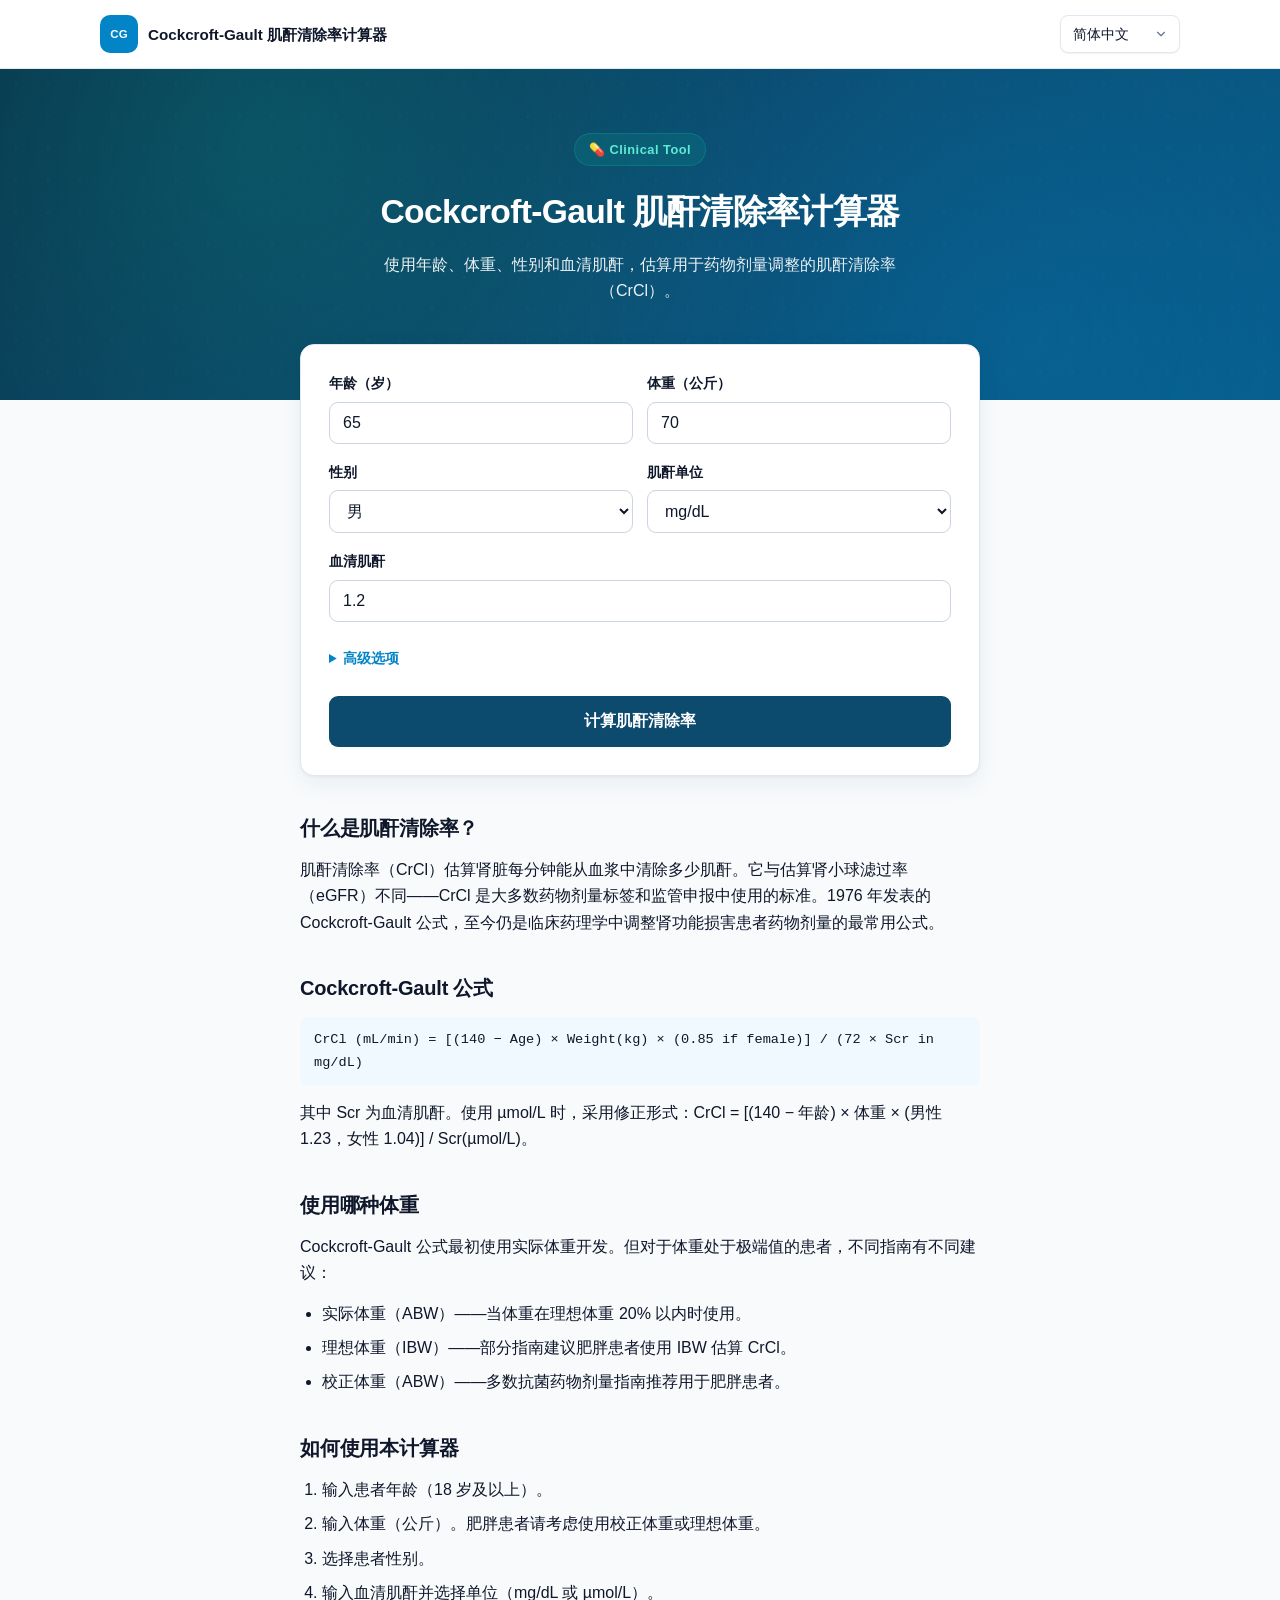
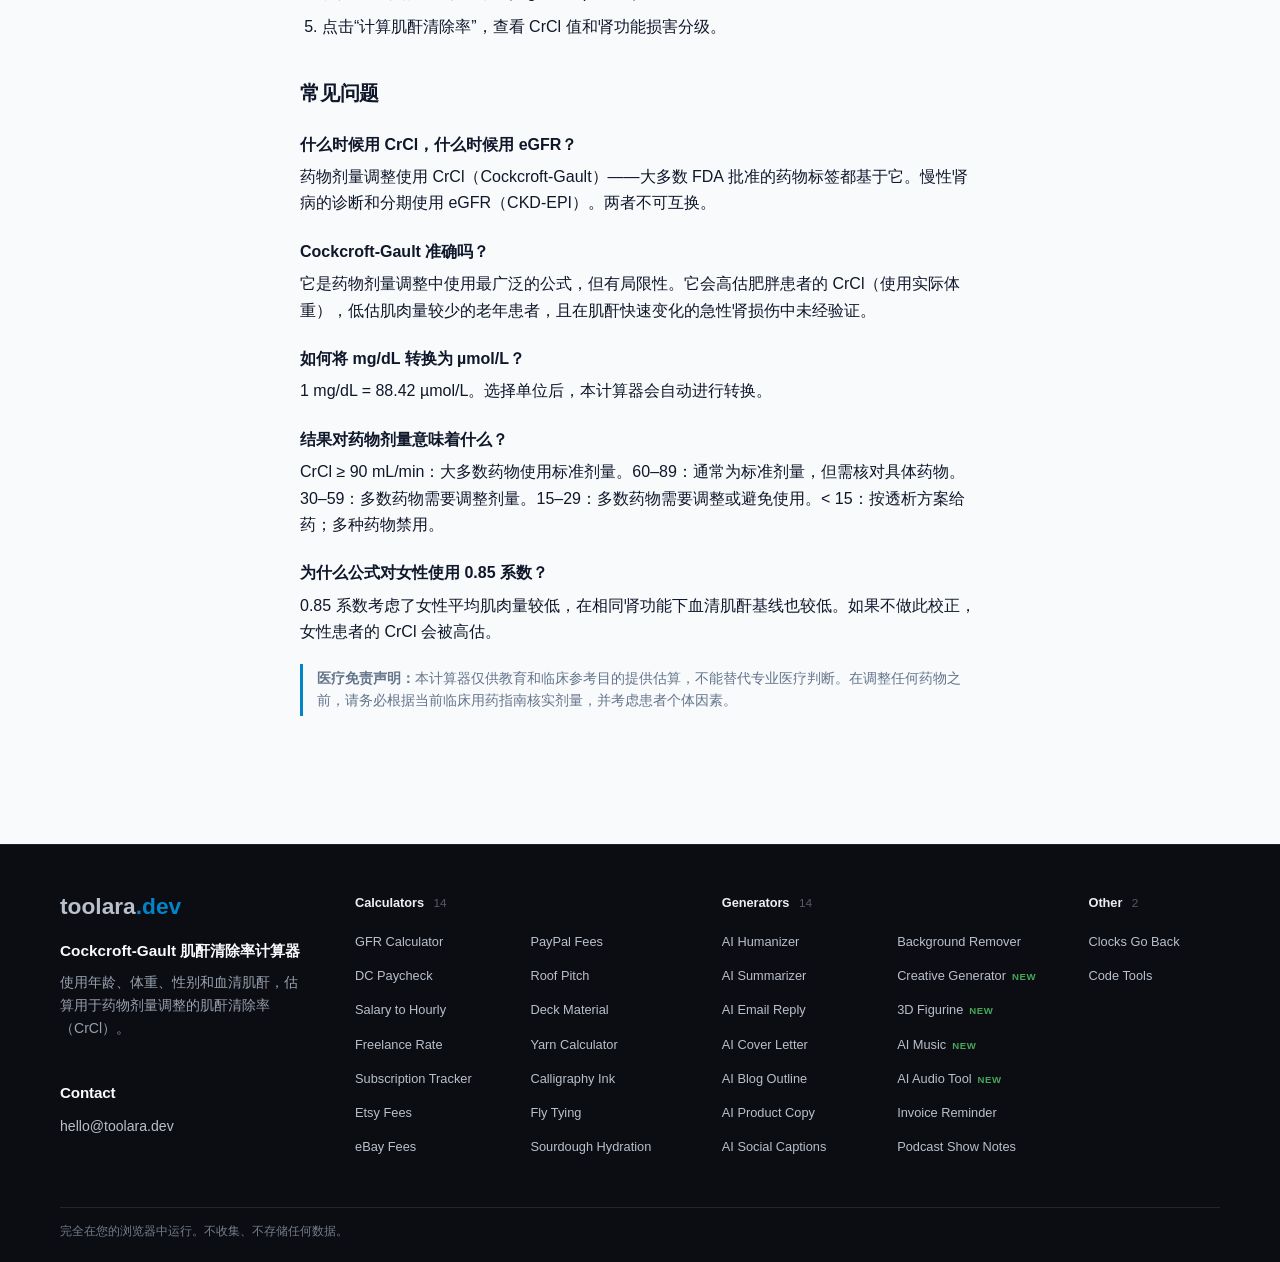
==== commit 00043d68: "Add Clocks Go Back to footer Other group" ====
--- a/zh/index.html
+++ b/zh/index.html
@@ -231,7 +231,7 @@
 <a class="site-footer-wordmark" href="https://toolara.dev/" aria-label="toolara.dev">toolara<span class="tld">.dev</span></a>
 <p class="site-footer-site-name" data-i18n="title">Cockcroft-Gault Calculator</p>
 <p class="site-footer-description" data-i18n="subtitle">Estimate creatinine clearance (CrCl) for drug dosing — using age, weight, sex, and serum creatinine.</p>
-<h2 class="fa-contact-h">Contact</h2><p class="site-footer-contact fa-contact"><a href="mailto:hello@toolara.dev">hello@toolara.dev</a></p></section><section class="site-footer-column"><h4 class="fa-h4">Calculators <span class="n">14</span></h4><ul class="fa-list"><li><a href="https://gfr.toolara.dev/">GFR Calculator</a></li><li><a href="https://dc-pay.toolara.dev/">DC Paycheck</a></li><li><a href="https://salary.toolara.dev/">Salary to Hourly</a></li><li><a href="https://freelance.toolara.dev/">Freelance Rate</a></li><li><a href="https://subscriptions.toolara.dev/">Subscription Tracker</a></li><li><a href="https://etsy.toolara.dev/">Etsy Fees</a></li><li><a href="https://ebay.toolara.dev/">eBay Fees</a></li><li><a href="https://paypal.toolara.dev/">PayPal Fees</a></li><li><a href="https://roof.toolara.dev/">Roof Pitch</a></li><li><a href="https://deck.toolara.dev/">Deck Material</a></li><li><a href="https://yarn.toolara.dev/">Yarn Calculator</a></li><li><a href="https://calligraphy.toolara.dev/">Calligraphy Ink</a></li><li><a href="https://flytying.toolara.dev/">Fly Tying</a></li><li><a href="https://sourdough.toolara.dev/">Sourdough Hydration</a></li></ul></section><section class="site-footer-column"><h4 class="fa-h4">Generators <span class="n">14</span></h4><ul class="fa-list"><li><a href="https://humanize.toolara.dev/">AI Humanizer</a></li><li><a href="https://summarize.toolara.dev/">AI Summarizer</a></li><li><a href="https://emailreply.toolara.dev/">AI Email Reply</a></li><li><a href="https://coverletter.toolara.dev/">AI Cover Letter</a></li><li><a href="https://blogoutline.toolara.dev/">AI Blog Outline</a></li><li><a href="https://productcopy.toolara.dev/">AI Product Copy</a></li><li><a href="https://captions.toolara.dev/">AI Social Captions</a></li><li><a href="https://background.toolara.dev/">Background Remover</a></li><li><a href="https://creative.toolara.dev/">Creative Generator<span class="fa-new">NEW</span></a></li><li><a href="https://figurine.toolara.dev/">3D Figurine<span class="fa-new">NEW</span></a></li><li><a href="https://music.toolara.dev/">AI Music<span class="fa-new">NEW</span></a></li><li><a href="https://audio.toolara.dev/">AI Audio Tool<span class="fa-new">NEW</span></a></li><li><a href="https://invoices.toolara.dev/">Invoice Reminder</a></li><li><a href="https://podcast.toolara.dev/">Podcast Show Notes</a></li></ul></section><section class="site-footer-column"><h4 class="fa-h4">Developer <span class="n">1</span></h4><ul class="fa-list single"><li><a href="https://devtools.toolara.dev/">Code Tools</a></li></ul></section></div>
+<h2 class="fa-contact-h">Contact</h2><p class="site-footer-contact fa-contact"><a href="mailto:hello@toolara.dev">hello@toolara.dev</a></p></section><section class="site-footer-column"><h4 class="fa-h4">Calculators <span class="n">14</span></h4><ul class="fa-list"><li><a href="https://gfr.toolara.dev/">GFR Calculator</a></li><li><a href="https://dc-pay.toolara.dev/">DC Paycheck</a></li><li><a href="https://salary.toolara.dev/">Salary to Hourly</a></li><li><a href="https://freelance.toolara.dev/">Freelance Rate</a></li><li><a href="https://subscriptions.toolara.dev/">Subscription Tracker</a></li><li><a href="https://etsy.toolara.dev/">Etsy Fees</a></li><li><a href="https://ebay.toolara.dev/">eBay Fees</a></li><li><a href="https://paypal.toolara.dev/">PayPal Fees</a></li><li><a href="https://roof.toolara.dev/">Roof Pitch</a></li><li><a href="https://deck.toolara.dev/">Deck Material</a></li><li><a href="https://yarn.toolara.dev/">Yarn Calculator</a></li><li><a href="https://calligraphy.toolara.dev/">Calligraphy Ink</a></li><li><a href="https://flytying.toolara.dev/">Fly Tying</a></li><li><a href="https://sourdough.toolara.dev/">Sourdough Hydration</a></li></ul></section><section class="site-footer-column"><h4 class="fa-h4">Generators <span class="n">14</span></h4><ul class="fa-list"><li><a href="https://humanize.toolara.dev/">AI Humanizer</a></li><li><a href="https://summarize.toolara.dev/">AI Summarizer</a></li><li><a href="https://emailreply.toolara.dev/">AI Email Reply</a></li><li><a href="https://coverletter.toolara.dev/">AI Cover Letter</a></li><li><a href="https://blogoutline.toolara.dev/">AI Blog Outline</a></li><li><a href="https://productcopy.toolara.dev/">AI Product Copy</a></li><li><a href="https://captions.toolara.dev/">AI Social Captions</a></li><li><a href="https://background.toolara.dev/">Background Remover</a></li><li><a href="https://creative.toolara.dev/">Creative Generator<span class="fa-new">NEW</span></a></li><li><a href="https://figurine.toolara.dev/">3D Figurine<span class="fa-new">NEW</span></a></li><li><a href="https://music.toolara.dev/">AI Music<span class="fa-new">NEW</span></a></li><li><a href="https://audio.toolara.dev/">AI Audio Tool<span class="fa-new">NEW</span></a></li><li><a href="https://invoices.toolara.dev/">Invoice Reminder</a></li><li><a href="https://podcast.toolara.dev/">Podcast Show Notes</a></li></ul></section><section class="site-footer-column"><h4 class="fa-h4">Other <span class="n">2</span></h4><ul class="fa-list single"><li><a href="https://clocksgoback.toolara.dev/">Clocks Go Back</a></li><li><a href="https://devtools.toolara.dev/">Code Tools</a></li></ul></section></div>
 <div class="site-footer-bottom"><p class="site-footer-privacy" data-i18n="footer">Runs entirely in your browser. No data is collected or stored.</p></div>
 </div>
 </footer>
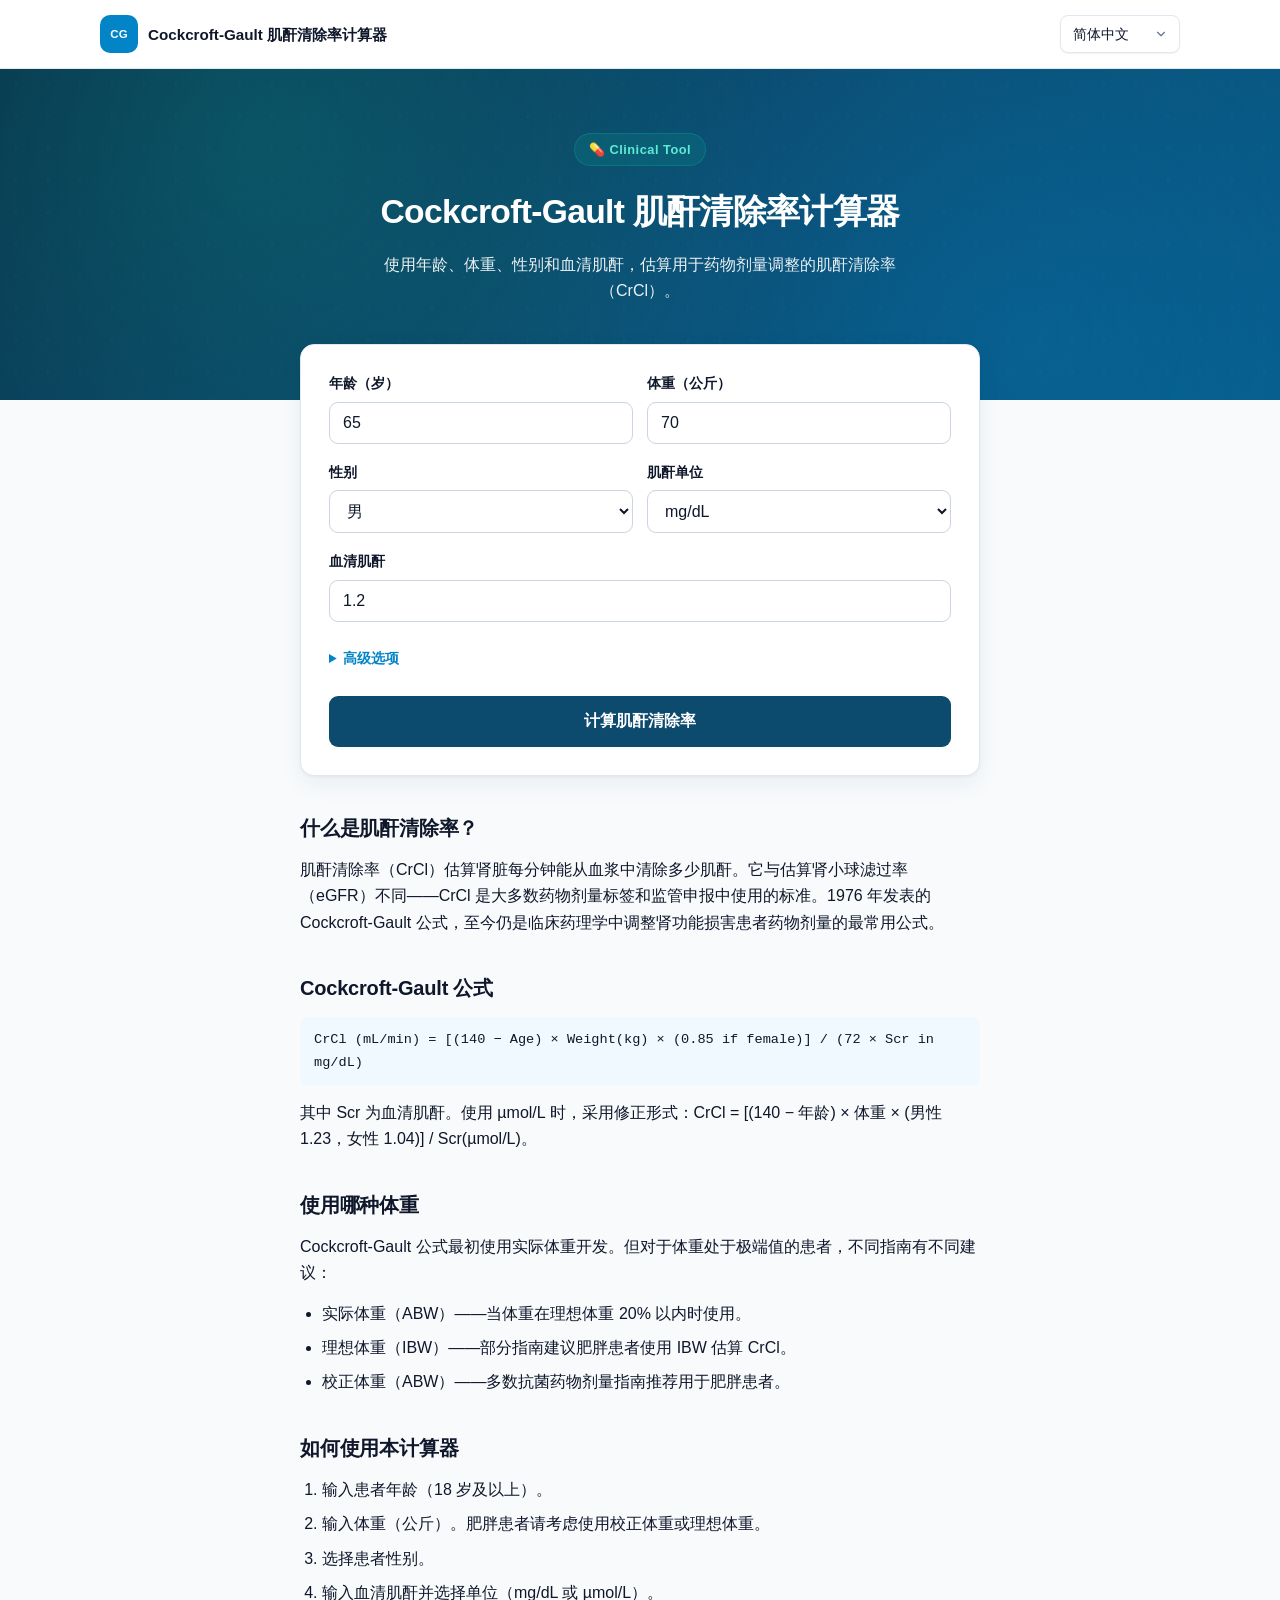
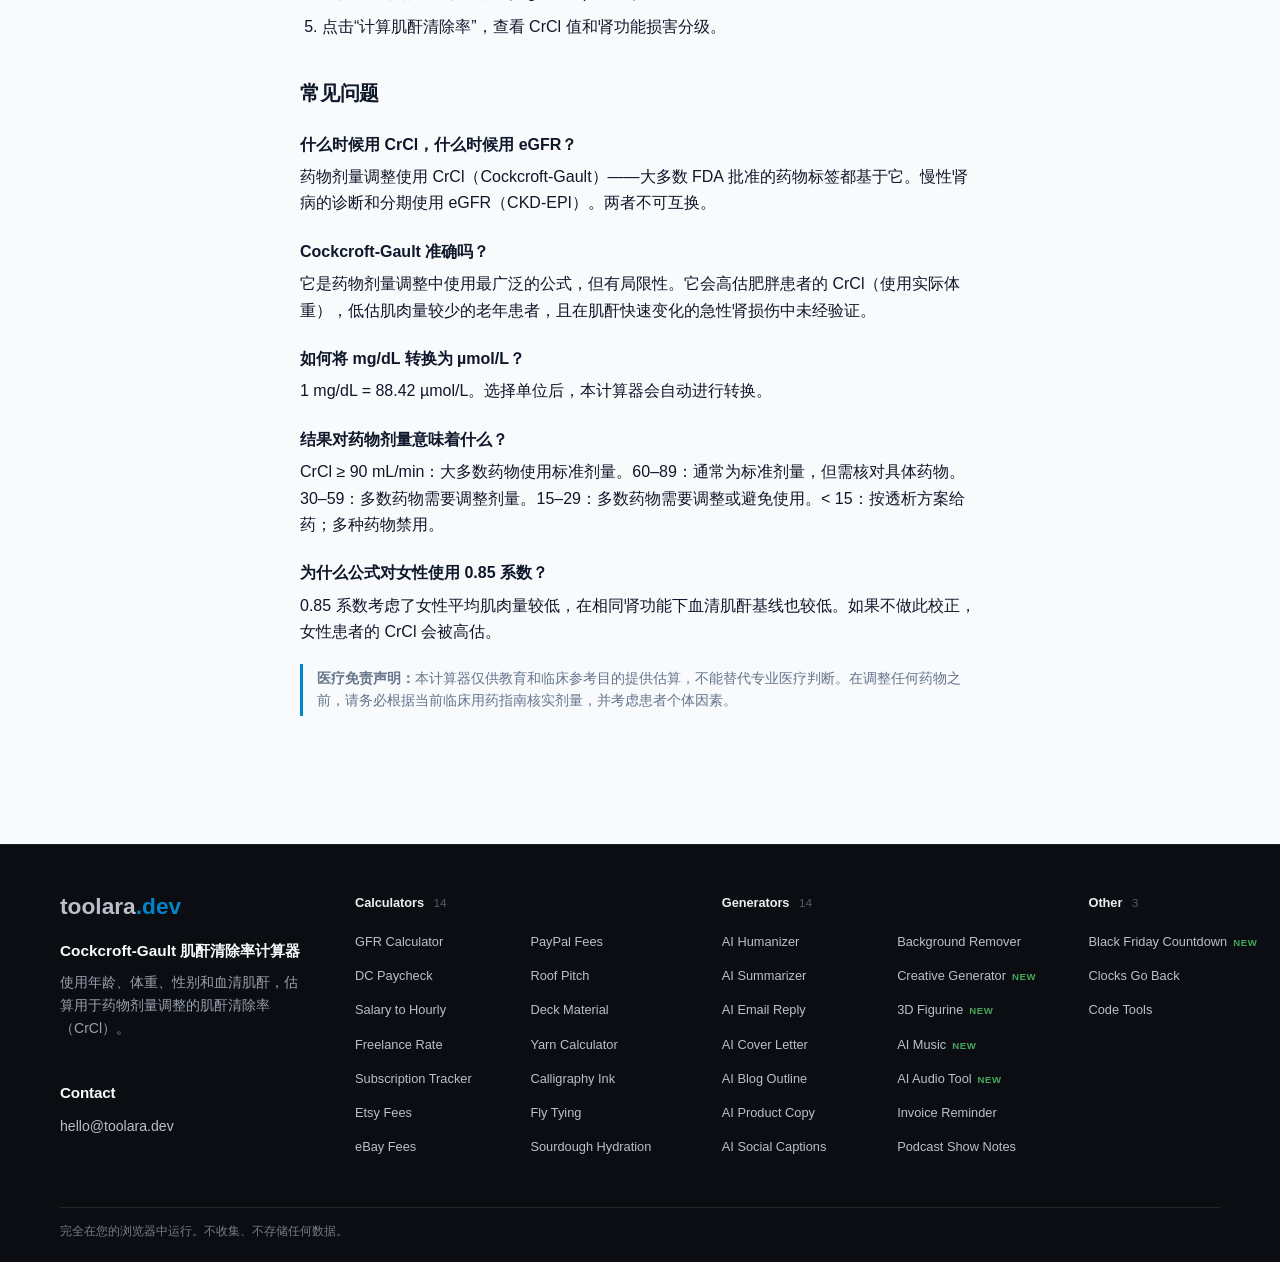
==== commit f64babba: "Add Black Friday Countdown to footer" ====
--- a/zh/index.html
+++ b/zh/index.html
@@ -231,7 +231,7 @@
 <a class="site-footer-wordmark" href="https://toolara.dev/" aria-label="toolara.dev">toolara<span class="tld">.dev</span></a>
 <p class="site-footer-site-name" data-i18n="title">Cockcroft-Gault Calculator</p>
 <p class="site-footer-description" data-i18n="subtitle">Estimate creatinine clearance (CrCl) for drug dosing — using age, weight, sex, and serum creatinine.</p>
-<h2 class="fa-contact-h">Contact</h2><p class="site-footer-contact fa-contact"><a href="mailto:hello@toolara.dev">hello@toolara.dev</a></p></section><section class="site-footer-column"><h4 class="fa-h4">Calculators <span class="n">14</span></h4><ul class="fa-list"><li><a href="https://gfr.toolara.dev/">GFR Calculator</a></li><li><a href="https://dc-pay.toolara.dev/">DC Paycheck</a></li><li><a href="https://salary.toolara.dev/">Salary to Hourly</a></li><li><a href="https://freelance.toolara.dev/">Freelance Rate</a></li><li><a href="https://subscriptions.toolara.dev/">Subscription Tracker</a></li><li><a href="https://etsy.toolara.dev/">Etsy Fees</a></li><li><a href="https://ebay.toolara.dev/">eBay Fees</a></li><li><a href="https://paypal.toolara.dev/">PayPal Fees</a></li><li><a href="https://roof.toolara.dev/">Roof Pitch</a></li><li><a href="https://deck.toolara.dev/">Deck Material</a></li><li><a href="https://yarn.toolara.dev/">Yarn Calculator</a></li><li><a href="https://calligraphy.toolara.dev/">Calligraphy Ink</a></li><li><a href="https://flytying.toolara.dev/">Fly Tying</a></li><li><a href="https://sourdough.toolara.dev/">Sourdough Hydration</a></li></ul></section><section class="site-footer-column"><h4 class="fa-h4">Generators <span class="n">14</span></h4><ul class="fa-list"><li><a href="https://humanize.toolara.dev/">AI Humanizer</a></li><li><a href="https://summarize.toolara.dev/">AI Summarizer</a></li><li><a href="https://emailreply.toolara.dev/">AI Email Reply</a></li><li><a href="https://coverletter.toolara.dev/">AI Cover Letter</a></li><li><a href="https://blogoutline.toolara.dev/">AI Blog Outline</a></li><li><a href="https://productcopy.toolara.dev/">AI Product Copy</a></li><li><a href="https://captions.toolara.dev/">AI Social Captions</a></li><li><a href="https://background.toolara.dev/">Background Remover</a></li><li><a href="https://creative.toolara.dev/">Creative Generator<span class="fa-new">NEW</span></a></li><li><a href="https://figurine.toolara.dev/">3D Figurine<span class="fa-new">NEW</span></a></li><li><a href="https://music.toolara.dev/">AI Music<span class="fa-new">NEW</span></a></li><li><a href="https://audio.toolara.dev/">AI Audio Tool<span class="fa-new">NEW</span></a></li><li><a href="https://invoices.toolara.dev/">Invoice Reminder</a></li><li><a href="https://podcast.toolara.dev/">Podcast Show Notes</a></li></ul></section><section class="site-footer-column"><h4 class="fa-h4">Other <span class="n">2</span></h4><ul class="fa-list single"><li><a href="https://clocksgoback.toolara.dev/">Clocks Go Back</a></li><li><a href="https://devtools.toolara.dev/">Code Tools</a></li></ul></section></div>
+<h2 class="fa-contact-h">Contact</h2><p class="site-footer-contact fa-contact"><a href="mailto:hello@toolara.dev">hello@toolara.dev</a></p></section><section class="site-footer-column"><h4 class="fa-h4">Calculators <span class="n">14</span></h4><ul class="fa-list"><li><a href="https://gfr.toolara.dev/">GFR Calculator</a></li><li><a href="https://dc-pay.toolara.dev/">DC Paycheck</a></li><li><a href="https://salary.toolara.dev/">Salary to Hourly</a></li><li><a href="https://freelance.toolara.dev/">Freelance Rate</a></li><li><a href="https://subscriptions.toolara.dev/">Subscription Tracker</a></li><li><a href="https://etsy.toolara.dev/">Etsy Fees</a></li><li><a href="https://ebay.toolara.dev/">eBay Fees</a></li><li><a href="https://paypal.toolara.dev/">PayPal Fees</a></li><li><a href="https://roof.toolara.dev/">Roof Pitch</a></li><li><a href="https://deck.toolara.dev/">Deck Material</a></li><li><a href="https://yarn.toolara.dev/">Yarn Calculator</a></li><li><a href="https://calligraphy.toolara.dev/">Calligraphy Ink</a></li><li><a href="https://flytying.toolara.dev/">Fly Tying</a></li><li><a href="https://sourdough.toolara.dev/">Sourdough Hydration</a></li></ul></section><section class="site-footer-column"><h4 class="fa-h4">Generators <span class="n">14</span></h4><ul class="fa-list"><li><a href="https://humanize.toolara.dev/">AI Humanizer</a></li><li><a href="https://summarize.toolara.dev/">AI Summarizer</a></li><li><a href="https://emailreply.toolara.dev/">AI Email Reply</a></li><li><a href="https://coverletter.toolara.dev/">AI Cover Letter</a></li><li><a href="https://blogoutline.toolara.dev/">AI Blog Outline</a></li><li><a href="https://productcopy.toolara.dev/">AI Product Copy</a></li><li><a href="https://captions.toolara.dev/">AI Social Captions</a></li><li><a href="https://background.toolara.dev/">Background Remover</a></li><li><a href="https://creative.toolara.dev/">Creative Generator<span class="fa-new">NEW</span></a></li><li><a href="https://figurine.toolara.dev/">3D Figurine<span class="fa-new">NEW</span></a></li><li><a href="https://music.toolara.dev/">AI Music<span class="fa-new">NEW</span></a></li><li><a href="https://audio.toolara.dev/">AI Audio Tool<span class="fa-new">NEW</span></a></li><li><a href="https://invoices.toolara.dev/">Invoice Reminder</a></li><li><a href="https://podcast.toolara.dev/">Podcast Show Notes</a></li></ul></section><section class="site-footer-column"><h4 class="fa-h4">Other <span class="n">3</span></h4><ul class="fa-list single"><li><a href="https://blackfriday.toolara.dev/">Black Friday Countdown<span class="fa-new">NEW</span></a></li><li><a href="https://clocksgoback.toolara.dev/">Clocks Go Back</a></li><li><a href="https://devtools.toolara.dev/">Code Tools</a></li></ul></section></div>
 <div class="site-footer-bottom"><p class="site-footer-privacy" data-i18n="footer">Runs entirely in your browser. No data is collected or stored.</p></div>
 </div>
 </footer>
